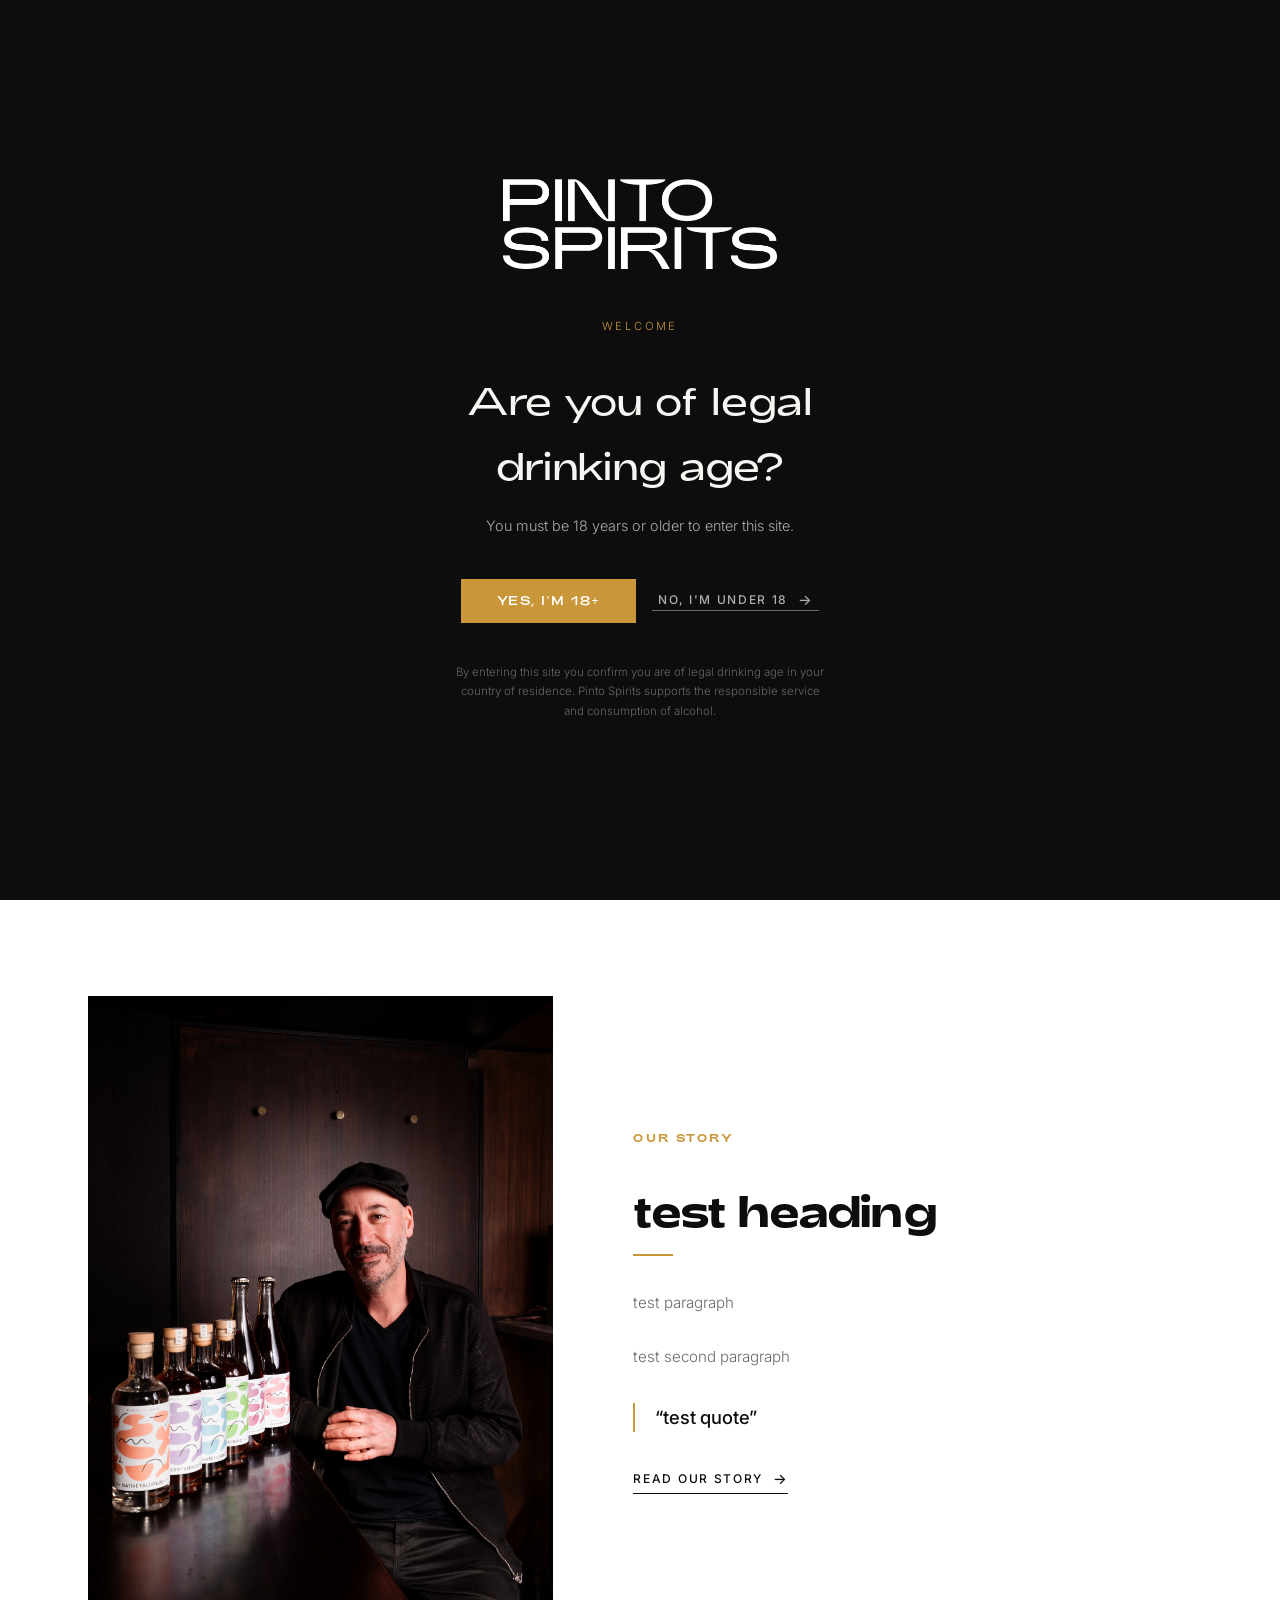
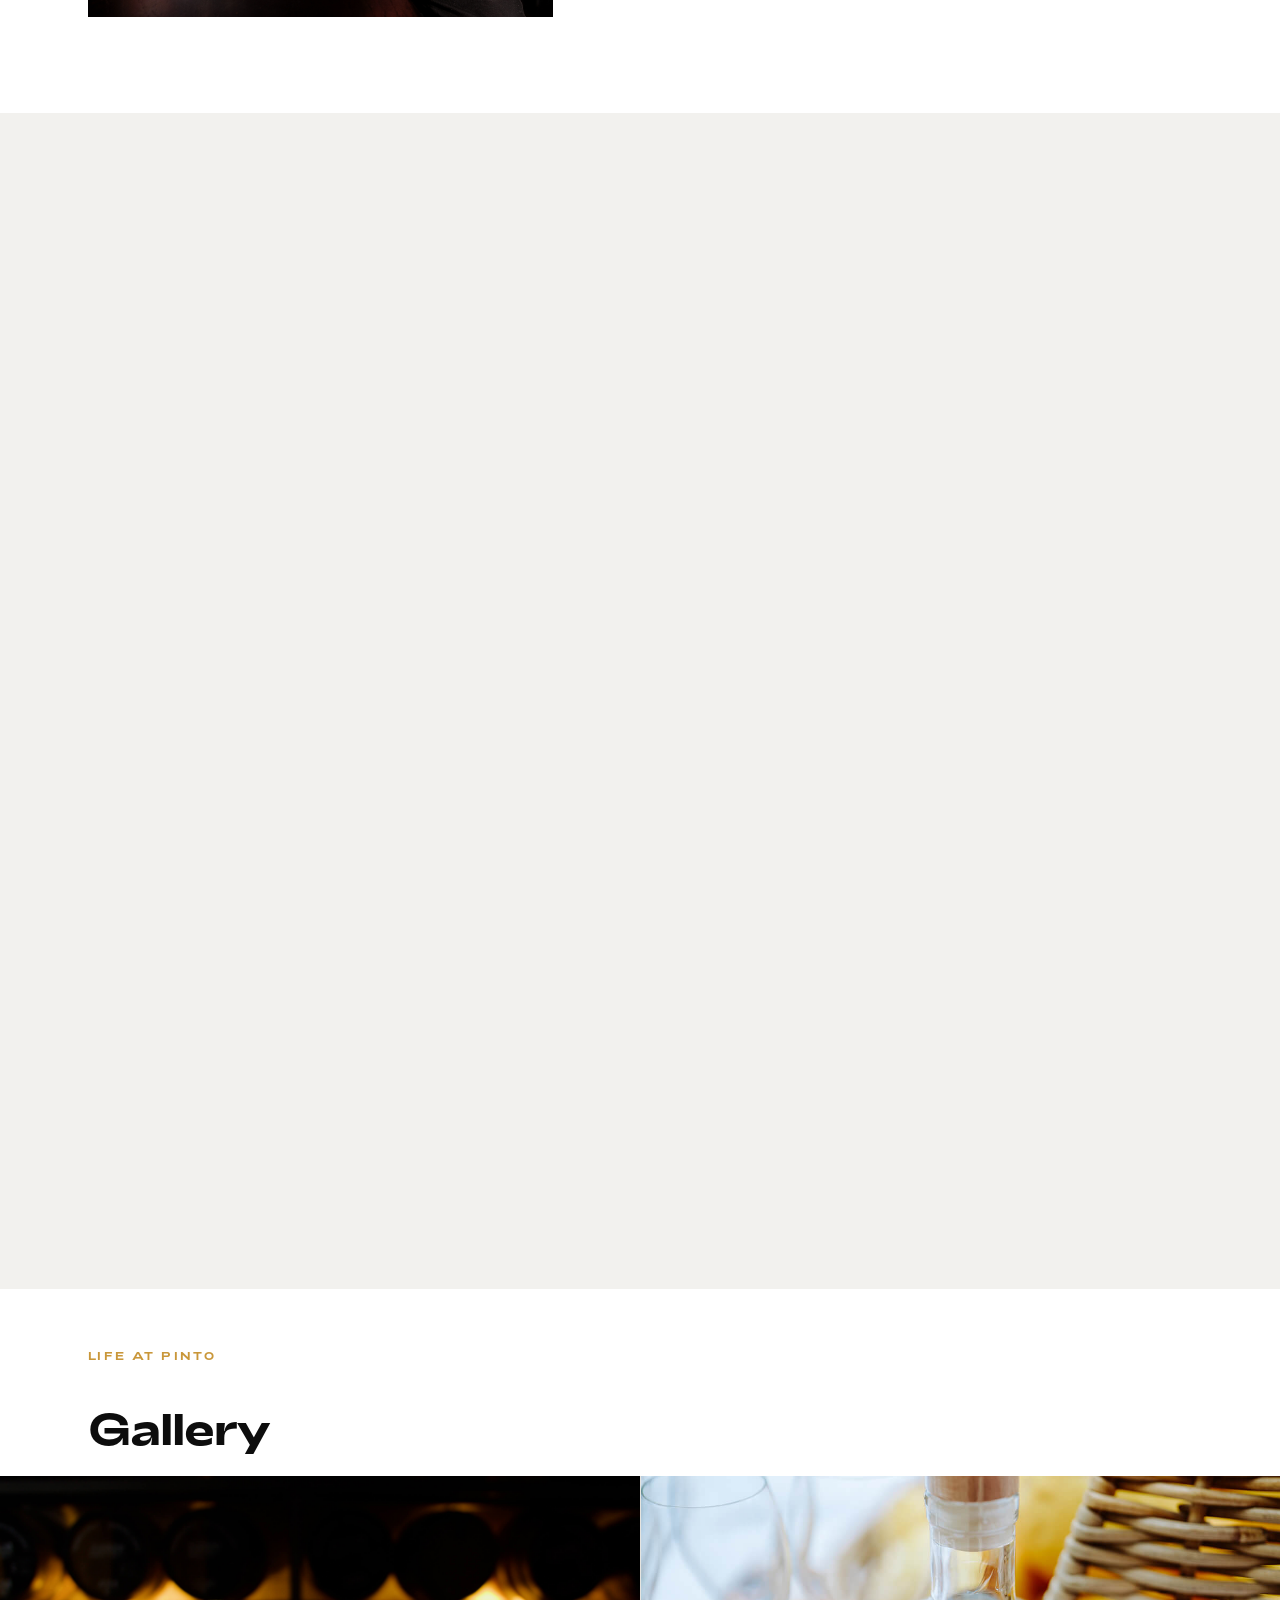
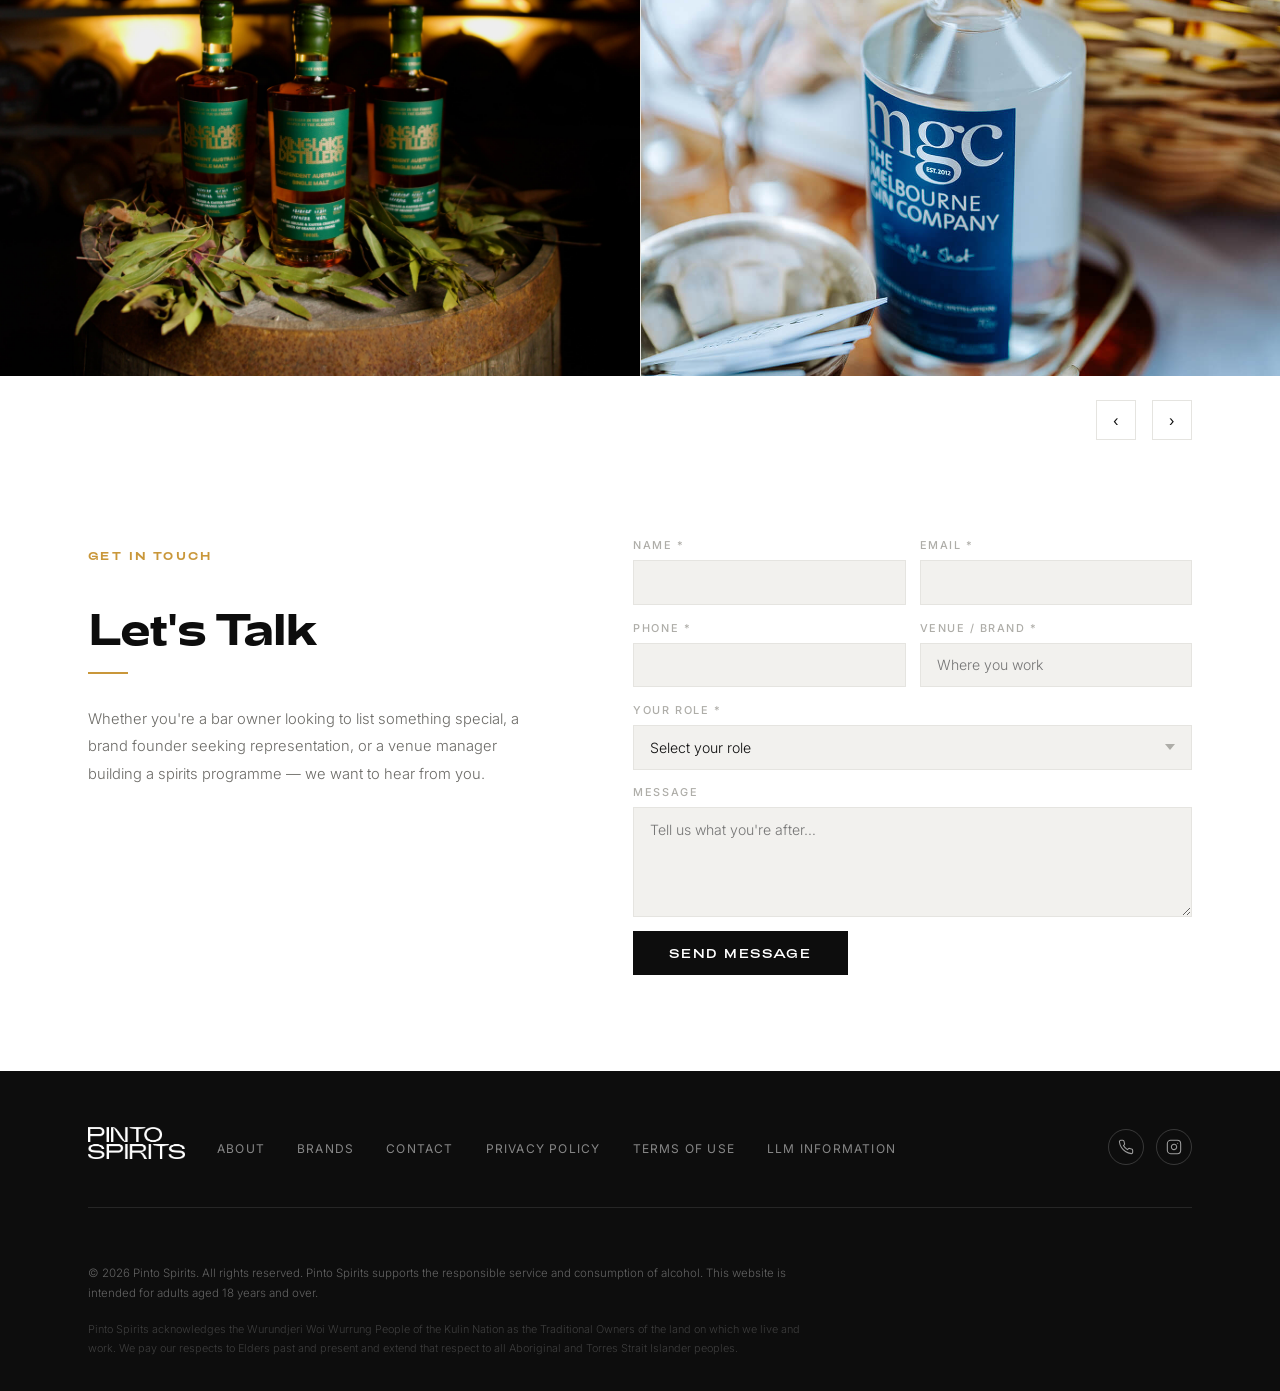
==== pinto-cms/index.html @ f021a4f5 "Update hero H1 to Craft Spirits Representation with max-width constraint" ====
<!DOCTYPE html>
<html lang="en">
<head>
  <meta charset="UTF-8">
  <meta name="viewport" content="width=device-width, initial-scale=1">
  <title>Pinto Spirits — Melbourne's Craft Spirits Collective</title>
  <meta name="description" content="Pinto Spirits is Melbourne's independent craft spirits incubator — building brands that bartenders believe in.">
  <link rel="canonical" href="https://pintospirits.com/">
  <meta property="og:type" content="website">
  <meta property="og:url" content="https://pintospirits.com/">
  <meta property="og:title" content="Pinto Spirits — Melbourne's Craft Spirits Collective">
  <meta property="og:description" content="Pinto Spirits is Melbourne's independent craft spirits incubator — building brands that bartenders believe in.">
  <meta property="og:image" content="https://pintospirits.com/assets/images/hero.jpg">
  <meta property="og:site_name" content="Pinto Spirits">
  <meta name="twitter:card" content="summary_large_image">
  <meta name="twitter:title" content="Pinto Spirits — Melbourne's Craft Spirits Collective">
  <meta name="twitter:description" content="Pinto Spirits is Melbourne's independent craft spirits incubator — building brands that bartenders believe in.">
  <meta name="twitter:image" content="https://pintospirits.com/assets/images/hero.jpg">
  <script type="application/ld+json">
  {
    "@context": "https://schema.org",
    "@type": "Organization",
    "name": "Pinto Spirits",
    "url": "https://pintospirits.com",
    "logo": "https://pintospirits.com/assets/images/logo.png",
    "description": "Independent Australian spirits representation and brand development company based in Melbourne, Victoria.",
    "areaServed": "AU",
    "founder": {
      "@type": "Person",
      "name": "Paul Slater",
      "jobTitle": "Founder"
    },
    "address": {
      "@type": "PostalAddress",
      "addressLocality": "Melbourne",
      "addressRegion": "VIC",
      "addressCountry": "AU"
    },
    "sameAs": ["https://www.instagram.com/craft_spirits_paul/"],
    "knowsAbout": ["On-trade strategy", "Venue placement", "Bartender education", "Brand development", "Premium Australian spirits", "Craft distilling"]
  }
  </script>
  <link rel="preconnect" href="https://fonts.googleapis.com">
  <link rel="preconnect" href="https://fonts.gstatic.com" crossorigin>
  <link href="https://fonts.googleapis.com/css2?family=Inter:wght@300;400;500&display=swap" rel="stylesheet">
  <link rel="stylesheet" href="assets/css/pinto.css">
  <link rel="icon" type="image/png" href="assets/images/favicon.png">
  <script src="https://identity.netlify.com/v1/netlify-identity-widget.js"></script>
</head>
<body>

<!-- AGE GATE -->
<div class="ps-age-gate" id="psAgeGate">
  <div class="ps-age-gate__inner">
    <img src="assets/images/logo-white.png" alt="Pinto Spirits" class="ps-age-gate__logo-img">
    <p class="ps-age-gate__eyebrow">Welcome</p>
    <h2 class="ps-age-gate__heading">Are you of legal drinking age?</h2>
    <p class="ps-age-gate__sub">You must be 18 years or older to enter this site.</p>
    <div class="ps-age-gate__buttons">
      <button class="ps-btn-primary" id="psAgeYes">Yes, I'm 18+</button>
      <button class="ps-btn-ghost" id="psAgeNo">No, I'm under 18</button>
    </div>
    <p class="ps-age-gate__legal">By entering this site you confirm you are of legal drinking age in your country of residence. Pinto Spirits supports the responsible service and consumption of alcohol.</p>
  </div>
</div>

<!-- NAV -->
<nav class="ps-nav" id="psNav">
  <a href="#home" class="ps-nav__logo"><img src="assets/images/logo-white.png" alt="Pinto Spirits" class="ps-logo-white"><img src="assets/images/logo.png" alt="Pinto Spirits" class="ps-logo-dark"></a>
  <ul class="ps-nav__links">
    <li><a href="about.html">About</a></li>
    <li><a href="#brands">Brands</a></li>
    <li><a href="#gallery">Gallery</a></li>
    <li><a href="#contact" class="ps-nav__cta">Let's Talk</a></li>
  </ul>
  <button class="ps-nav__hamburger" id="psHamburger" aria-label="Open menu">
    <span></span><span></span><span></span>
  </button>
</nav>
<div class="ps-nav-mobile" id="psMobileNav">
  <button class="ps-nav-mobile__close" id="psNavClose">✕</button>
  <a href="about.html" class="ps-mobile-link">About</a>
  <a href="#brands" class="ps-mobile-link">Brands</a>
  <a href="#gallery" class="ps-mobile-link">Gallery</a>
  <a href="#contact" class="ps-mobile-link">Let's Talk</a>
</div>

<!-- HERO -->
<section class="ps-hero" id="home">
  <div class="ps-hero__bg" id="psHeroBg"></div>
  <div class="ps-hero__overlay"></div>
  <div class="ps-hero__content">
    <p class="ps-hero__eyebrow" id="psHeroEyebrow">Melbourne's Craft Spirits Collective</p>
    <h1 class="ps-hero__h1" id="psHeroH1">Craft<br>Spirits Representation</h1>
    <p class="ps-hero__sub" id="psHeroSub">Building the brands that bartenders believe in — from distillery floor to venue floor.</p>
    <a href="#contact" class="ps-btn-primary" id="psHeroCta">Let's Talk</a>
  </div>
  <div class="ps-hero__scroll-line" aria-hidden="true"></div>
</section>

<!-- ABOUT -->
<section class="ps-about ps-section" id="about">
  <div class="ps-container">
    <div class="ps-about__grid">
      <div class="ps-about__image ps-reveal" id="psAboutImageWrap"></div>
      <div class="ps-about__text ps-reveal">
        <p class="ps-section-label">Our Story</p>
        <h2 class="ps-section-h2" id="psAboutHeading">About Pinto Spirits</h2>
        <div class="ps-gold-line"></div>
        <p class="ps-about__body-copy" id="psAboutBody1">Pinto Spirits was born from twenty years at the sharp end of premium spirits — building Starward into one of Australia's most respected whisky brands, then leading brand development for a string of local, independent Australian producers.</p>
        <p class="ps-about__body-copy" id="psAboutBody2">Today, Pinto Spirits is an independent incubator: a curated collective of extraordinary local producers who deserve the same stage as the world's great spirit brands. We handle on-trade strategy, brand education, sales and venue placement — everything between a great liquid and the right glass.</p>
        <blockquote class="ps-pull-quote" id="psAboutQuote"><p>"20 years backing the brands that deserve a space on the back bar"</p></blockquote>
        <a href="about.html" class="ps-btn-ghost">Read Our Story</a>
      </div>
    </div>
  </div>
</section>

<!-- BRANDS -->
<section class="ps-brands ps-section" id="brands">
  <div class="ps-container">
    <div class="ps-brands__header ps-reveal">
      <div>
        <p class="ps-section-label">Brands</p>
        <h2 class="ps-section-h2">The Portfolio</h2>
        <div class="ps-gold-line"></div>
        <p class="ps-brands__intro" id="psBrandsIntro">A curated collection of brands, each selected for its character, craftsmanship, and the story behind every bottle.</p>
      </div>
    </div>
  </div>
  <div class="ps-carousel ps-reveal">
    <div class="ps-carousel__track" id="psBrandsGrid">

      <div class="ps-brand-card"
           data-name="Kinglake Distillery"
           data-tag="Single Malt Whisky"
           data-story="Independently owned and operated since 2018, our 50-acre off-grid site, hidden away on the fringes of Kinglake National Park, gives us a home where we can make whisky differently."
           data-gallery='[]'>
        <div class="ps-brand-card__placeholder"></div>
        <div class="ps-brand-card__overlay"></div>
        <div class="ps-brand-card__content">
          <span class="ps-brand-tag">Single Malt Whisky</span>
          <h3>Kinglake Distillery</h3>
          <p class="ps-brand-tagline">A story told in every dram</p>
          <span class="ps-brand-discover">Discover →</span>
        </div>
      </div>

      <div class="ps-brand-card"
           data-name="The Melbourne Gin Company"
           data-tag="Craft Gin"
           data-story="Inspired by a cultural capital, the Melbourne Gin Company (MGC) was established in 2012."
           data-gallery='[]'>
        <div class="ps-brand-card__placeholder"></div>
        <div class="ps-brand-card__overlay"></div>
        <div class="ps-brand-card__content">
          <span class="ps-brand-tag">Craft Gin</span>
          <h3>The Melbourne Gin Company</h3>
          <p class="ps-brand-tagline">Victorian botanicals, world-class craft.</p>
          <span class="ps-brand-discover">Discover →</span>
        </div>
      </div>

      <div class="ps-brand-card"
           data-name="Apple Pie Shine"
           data-tag="Moonshine"
           data-story="A pioneering product in the resurgence of Australian distilling, Melbourne Moonshine Apple Pie Shine was first released in 2016."
           data-gallery='[]'>
        <div class="ps-brand-card__placeholder"></div>
        <div class="ps-brand-card__overlay"></div>
        <div class="ps-brand-card__content">
          <span class="ps-brand-tag">Moonshine</span>
          <h3>Apple Pie Shine</h3>
          <p class="ps-brand-tagline">The spirit of homemade tradition, reimagined in every pour.</p>
          <span class="ps-brand-discover">Discover →</span>
        </div>
      </div>

      <div class="ps-brand-card"
           data-name="Punch & Ladle"
           data-tag="Crafted Cocktails"
           data-story="Punch & Ladle is a Tasmanian company celebrated for its premium, handcrafted aperitifs and spritz cocktails."
           data-gallery='[]'>
        <div class="ps-brand-card__placeholder"></div>
        <div class="ps-brand-card__overlay"></div>
        <div class="ps-brand-card__content">
          <span class="ps-brand-tag">Crafted Cocktails</span>
          <h3>Punch &amp; Ladle</h3>
          <p class="ps-brand-tagline">Bar-quality cocktails, expertly bottled for every occasion.</p>
          <span class="ps-brand-discover">Discover →</span>
        </div>
      </div>

    </div>
    <div class="ps-carousel__controls ps-container">
      <button class="ps-gallery__btn" id="psBrandPrev" aria-label="Previous">‹</button>
      <button class="ps-gallery__btn" id="psBrandNext" aria-label="Next">›</button>
    </div>
  </div>
</section>

<!-- GALLERY -->
<section class="ps-gallery-section" id="gallery">
  <div class="ps-gallery__label ps-container">
    <div>
      <p class="ps-section-label">Life at Pinto</p>
      <h2 class="ps-section-h2" style="margin-bottom:0">Gallery</h2>
    </div>
  </div>
  <div class="ps-gallery">
    <div class="ps-gallery__wrap">
      <div class="ps-gallery__slider" id="psGallerySlider">
        <div class="ps-gallery__slide" style="display:flex;align-items:center;justify-content:center">
          <p style="color:var(--ps-gray-400);font-size:0.8rem;letter-spacing:0.1em;text-transform:uppercase;margin:0">Add your images here</p>
        </div>
        <div class="ps-gallery__slide"></div>
        <div class="ps-gallery__slide"></div>
        <div class="ps-gallery__slide"></div>
      </div>
    </div>
    <div class="ps-gallery__controls ps-container">
      <button class="ps-gallery__btn" id="psGalPrev" aria-label="Previous">‹</button>
      <button class="ps-gallery__btn" id="psGalNext" aria-label="Next">›</button>
    </div>
  </div>
</section>

<!-- JOURNAL TEASER -->
<section class="ps-blog ps-section" id="blog">
  <div class="ps-container">
    <div class="ps-blog__header ps-reveal">
      <div>
        <p class="ps-section-label">From the Cellar</p>
        <h2 class="ps-section-h2">The Journal</h2>
        <div class="ps-gold-line"></div>
      </div>
      <a href="journal.html" class="ps-btn-ghost">Visit the Journal</a>
    </div>
    <div class="ps-featured-post ps-reveal">
      <div class="ps-featured-post__image"></div>
      <div class="ps-featured-post__content">
        <span class="ps-post-category">Spirits</span>
        <h3><a href="journal.html">Stories from the Cellar — Coming Soon</a></h3>
        <p>Insights from twenty years in premium spirits — brand stories, bartender profiles, and the craft behind the bottle.</p>
        <time class="ps-post-meta">Melbourne, 2026</time>
        <div style="margin-top:1.25rem"><a href="journal.html" class="ps-btn-ghost">Visit the Journal</a></div>
      </div>
    </div>
  </div>
</section>

<!-- CONTACT -->
<section class="ps-contact ps-section" id="contact">
  <div class="ps-container">
    <div class="ps-contact__grid">
      <div class="ps-contact__info ps-reveal">
        <p class="ps-section-label">Get in Touch</p>
        <h2 class="ps-section-h2">Let's Talk</h2>
        <div class="ps-gold-line"></div>
        <p class="ps-contact__sub">Whether you're a bar owner looking to list something special, a brand founder seeking representation, or a venue manager building a spirits programme — we want to hear from you.</p>
      </div>
      <div class="ps-reveal">
        <form class="ps-contact-form" id="psContactForm"
              name="contact" method="POST"
              data-netlify="true"
              netlify-honeypot="bot-field"
              novalidate>
          <input type="hidden" name="form-name" value="contact">
          <p style="display:none"><label>Don't fill this out: <input name="bot-field"></label></p>
          <div class="ps-form-row">
            <div class="ps-form-field">
              <label for="ps_fname">Name *</label>
              <input type="text" id="ps_fname" name="name" required>
            </div>
            <div class="ps-form-field">
              <label for="ps_femail">Email *</label>
              <input type="email" id="ps_femail" name="email" required>
            </div>
          </div>
          <div class="ps-form-row">
            <div class="ps-form-field">
              <label for="ps_fphone">Phone *</label>
              <input type="tel" id="ps_fphone" name="phone" required>
            </div>
            <div class="ps-form-field">
              <label for="ps_fvenue">Venue / Brand *</label>
              <input type="text" id="ps_fvenue" name="venue" placeholder="Where you work" required>
            </div>
          </div>
          <div class="ps-form-field">
            <label for="ps_frole">Your Role *</label>
            <select id="ps_frole" name="role" required>
              <option value="">Select your role</option>
              <option>Bar Owner</option>
              <option>Bar Manager</option>
              <option>Venue Manager</option>
              <option>Operations Manager</option>
              <option>Spirit Buyer</option>
              <option>Brand Founder</option>
              <option>Other</option>
            </select>
          </div>
          <div class="ps-form-field">
            <label for="ps_fmessage">Message</label>
            <textarea id="ps_fmessage" name="message" placeholder="Tell us what you're after…"></textarea>
          </div>
          <button type="submit" class="ps-form-submit">Send Message</button>
          <div class="ps-form-success" id="psFormSuccess">Thank you for your message. Our team will be in touch with you shortly.</div>
          <div class="ps-form-error" id="psFormError"></div>
        </form>
      </div>
    </div>
  </div>
</section>

<!-- FOOTER -->
<footer class="ps-footer">
  <div class="ps-container">
    <div class="ps-footer__top">
      <div class="ps-footer__brand">
        <a href="index.html" class="ps-footer__logo"><img src="assets/images/logo-white.png" alt="Pinto Spirits"></a>
      </div>
      <ul class="ps-footer__nav">
        <li><a href="about.html">About</a></li>
        <li><a href="#brands">Brands</a></li>
        <li><a href="#contact">Contact</a></li>
        <li><a href="privacy.html">Privacy Policy</a></li>
        <li><a href="terms.html">Terms of Use</a></li>
        <li><a href="llm.html">LLM Information</a></li>
      </ul>
      <div class="ps-footer__social">
        <a href="tel:+61402849665" id="psFooterPhone" aria-label="Call us"><svg viewBox="0 0 24 24" fill="none" stroke="currentColor" stroke-width="1.6" stroke-linecap="round" stroke-linejoin="round" aria-hidden="true"><path d="M22 16.92v3a2 2 0 0 1-2.18 2 19.79 19.79 0 0 1-8.63-3.07 19.5 19.5 0 0 1-6-6 19.79 19.79 0 0 1-3.07-8.67A2 2 0 0 1 4.11 2h3a2 2 0 0 1 2 1.72c.127.96.361 1.903.7 2.81a2 2 0 0 1-.45 2.11L8.09 9.91a16 16 0 0 0 6 6l1.27-1.27a2 2 0 0 1 2.11-.45c.907.339 1.85.573 2.81.7A2 2 0 0 1 22 16.92z"/></svg></a>
        <a href="https://www.instagram.com/craft_spirits_paul/" id="psFooterIg" target="_blank" rel="noopener" aria-label="Instagram"><svg viewBox="0 0 24 24" fill="none" stroke="currentColor" stroke-width="1.6" stroke-linecap="round" stroke-linejoin="round" aria-hidden="true"><rect x="2" y="2" width="20" height="20" rx="5" ry="5"/><path d="M16 11.37A4 4 0 1 1 12.63 8 4 4 0 0 1 16 11.37z"/><line x1="17.5" y1="6.5" x2="17.51" y2="6.5"/></svg></a>
      </div>
    </div>
    <div class="ps-footer__divider"></div>
    <div class="ps-footer__bottom">
      <p class="ps-footer__copy">© <span id="psYear">2026</span> Pinto Spirits. All rights reserved. Pinto Spirits supports the responsible service and consumption of alcohol. This website is intended for adults aged 18 years and over.</p>
      <p class="ps-footer__acknowledgement">Pinto Spirits acknowledges the Wurundjeri Woi Wurrung People of the Kulin Nation as the Traditional Owners of the land on which we live and work. We pay our respects to Elders past and present and extend that respect to all Aboriginal and Torres Strait Islander peoples.</p>
    </div>
  </div>
</footer>

<!-- Brand modal -->
<div class="ps-modal-backdrop" id="psBrandModal" role="dialog" aria-modal="true" aria-hidden="true">
  <div class="ps-modal">
    <button class="ps-modal__close" id="psBrandModalClose" aria-label="Close">✕</button>
    <div class="ps-modal__hero" id="psBrandModalHero"></div>
    <div class="ps-modal__body" id="psBrandModalBody"></div>
  </div>
</div>

<script src="assets/js/pinto.js"></script>
<script>
/* Content loader — reads content.json and populates all editable sections */
(function () {
  function escAttr(str) {
    return (str || '').replace(/&/g, '&amp;').replace(/"/g, '&quot;').replace(/'/g, '&#39;').replace(/</g, '&lt;').replace(/>/g, '&gt;');
  }

  fetch('/content.json')
    .then(function (r) { return r.json(); })
    .then(function (c) {

      /* ── Hero ── */
      if (c.hero) {
        var heroBg = document.getElementById('psHeroBg');
        if (heroBg && c.hero.bg_image) {
          heroBg.style.backgroundImage = 'url(' + c.hero.bg_image + ')';
          heroBg.style.backgroundSize = 'cover';
          heroBg.style.backgroundPosition = 'center';
        }
        var eyebrow = document.getElementById('psHeroEyebrow');
        if (eyebrow && c.hero.eyebrow) eyebrow.textContent = c.hero.eyebrow;
        var h1 = document.getElementById('psHeroH1');
        if (h1 && c.hero.headline) {
          var parts = c.hero.headline.split(' ');
          h1.innerHTML = parts.length > 1
            ? parts[0] + '<br>' + parts.slice(1).join(' ')
            : c.hero.headline;
        }
        var sub = document.getElementById('psHeroSub');
        if (sub && c.hero.subtitle) sub.textContent = c.hero.subtitle;
        var cta = document.getElementById('psHeroCta');
        if (cta && c.hero.cta_text) cta.textContent = c.hero.cta_text;
      }

      /* ── About ── */
      if (c.about) {
        var imgWrap = document.getElementById('psAboutImageWrap');
        if (imgWrap) {
          imgWrap.innerHTML = c.about.photo
            ? '<img src="' + c.about.photo + '" alt="' + escAttr(c.about.heading || 'Pinto Spirits') + '">'
            : '';
        }
        var heading = document.getElementById('psAboutHeading');
        if (heading && c.about.heading) heading.textContent = c.about.heading;
        var b1 = document.getElementById('psAboutBody1');
        if (b1 && c.about.body_1) b1.textContent = c.about.body_1;
        var b2 = document.getElementById('psAboutBody2');
        if (b2 && c.about.body_2) b2.textContent = c.about.body_2;
        var quote = document.getElementById('psAboutQuote');
        if (quote && c.about.quote) quote.innerHTML = '<p>“' + c.about.quote + '”</p>';
      }

      /* ── Brands ── */
      if (c.brands) {
        var intro = document.getElementById('psBrandsIntro');
        if (intro && c.brands.intro) intro.textContent = c.brands.intro;
        var grid = document.getElementById('psBrandsGrid');
        if (grid && c.brands.items && c.brands.items.length) {
          grid.innerHTML = c.brands.items.map(function (brand) {
            var galleryUrls = (brand.gallery || []).map(function (g) {
              return typeof g === 'string' ? g : (g.src || '');
            }).filter(Boolean);
            var imgHtml = brand.image
              ? '<img src="' + brand.image + '" alt="' + escAttr(brand.name) + '">'
              : '<div class="ps-brand-card__placeholder"></div>';
            return '<div class="ps-brand-card"' +
              ' data-name="' + escAttr(brand.name) + '"' +
              ' data-tag="' + escAttr(brand.tag) + '"' +
              ' data-story="' + escAttr(brand.story) + '"' +
              ' data-gallery=\'' + JSON.stringify(galleryUrls) + '\'>' +
              imgHtml +
              '<div class="ps-brand-card__overlay"></div>' +
              '<div class="ps-brand-card__content">' +
                '<span class="ps-brand-tag">' + escAttr(brand.tag) + '</span>' +
                '<h3>' + escAttr(brand.name) + '</h3>' +
                '<p class="ps-brand-tagline">' + escAttr(brand.tagline) + '</p>' +
                '<span class="ps-brand-discover">Discover →</span>' +
              '</div>' +
            '</div>';
          }).join('');
          if (window.initBrandCards) window.initBrandCards();
        }
      }

      /* ── Gallery ── */
      if (c.gallery && c.gallery.images && c.gallery.images.length) {
        var slider = document.getElementById('psGallerySlider');
        if (slider) {
          slider.innerHTML = c.gallery.images.map(function (img) {
            var src = typeof img === 'string' ? img : (img.src || '');
            return '<div class="ps-gallery__slide"><img src="' + src + '" alt="Pinto Spirits" loading="lazy"></div>';
          }).join('');
          if (window.initGallerySlider) window.initGallerySlider();
        }
      }

      /* ── Contact (footer icons) ── */
      if (c.contact) {
        var phoneEl = document.getElementById('psFooterPhone');
        if (phoneEl && c.contact.phone) {
          phoneEl.href = 'tel:' + c.contact.phone.replace(/\s+/g, '');
        }
        var igEl = document.getElementById('psFooterIg');
        if (igEl && c.contact.ig_url) {
          igEl.href = c.contact.ig_url;
        }
      }

      /* ── Settings ── */
      if (c.site && c.site.show_journal === false) {
        var blog = document.getElementById('blog');
        if (blog) blog.style.display = 'none';
        var navJournal = document.getElementById('psNavJournal');
        if (navJournal) navJournal.style.display = 'none';
        var mobileJournal = document.getElementById('psMobileJournal');
        if (mobileJournal) mobileJournal.style.display = 'none';
      }
    })
    .catch(function () { /* keep hardcoded defaults if fetch fails */ });
})();
</script>
</body>
</html>
---- pinto-cms/assets/css/pinto.css ----
/* ── Pinto Spirits — Main Stylesheet ── */

/* ── GT F Adieu — self-hosted brand font ── */
@font-face {
  font-family: 'GT F Adieu';
  src: url('../fonts/GTFAdieuTRIAL-Light.otf') format('opentype');
  font-weight: 300; font-style: normal; font-display: swap;
}
@font-face {
  font-family: 'GT F Adieu';
  src: url('../fonts/GTFAdieuTRIAL-Regular.otf') format('opentype');
  font-weight: 400; font-style: normal; font-display: swap;
}
@font-face {
  font-family: 'GT F Adieu';
  src: url('../fonts/GTFAdieuTRIAL-Bold.otf') format('opentype');
  font-weight: 700; font-style: normal; font-display: swap;
}
@font-face {
  font-family: 'GT F Adieu';
  src: url('../fonts/GTFAdieuTRIAL-Black.otf') format('opentype');
  font-weight: 900; font-style: normal; font-display: swap;
}
@font-face {
  font-family: 'GT F Adieu';
  src: url('../fonts/GTFAdieuTRIAL-RegularSlanted.otf') format('opentype');
  font-weight: 400; font-style: italic; font-display: swap;
}
@font-face {
  font-family: 'GT F Adieu';
  src: url('../fonts/GTFAdieuTRIAL-BoldSlanted.otf') format('opentype');
  font-weight: 700; font-style: italic; font-display: swap;
}

:root {
  --ps-gold:       #C9973A;
  --ps-gold-light: #E8B85A;
  --ps-black:      #0D0D0D;
  --ps-white:      #FFFFFF;
  --ps-off-white:  #F7F6F3;
  --ps-gray-100:   #F2F1EE;
  --ps-gray-200:   #E5E4E0;
  --ps-gray-400:   #AEADA8;
  --ps-gray-600:   #6B6A66;
  --ps-transition: 0.3s cubic-bezier(0.25, 0.46, 0.45, 0.94);
  --ps-font-heading: 'GT F Adieu', 'Raleway', sans-serif;
  --ps-font-body:    'Inter', 'Helvetica Neue', Helvetica, Arial, sans-serif;
}

/* Reset & base */
*, *::before, *::after { box-sizing: border-box; }
html { scroll-behavior: smooth; }

body {
  background: var(--ps-white);
  color: var(--ps-black);
  font-family: var(--ps-font-body);
  font-weight: 300;
  line-height: 1.7;
  overflow-x: hidden;
  margin: 0;
}

h1, h2, h3, h4, h5, h6 { font-family: var(--ps-font-heading); }
img { display: block; max-width: 100%; height: auto; }
a { color: inherit; text-decoration: none; }
button { cursor: pointer; border: none; background: none; font-family: inherit; }

/* ── Global layout ── */
.ps-container {
  max-width: 1200px;
  margin-inline: auto;
  padding-inline: 3rem;
}
.ps-section { padding-block: 6rem; }

.ps-section-label {
  font-size: 0.68rem;
  letter-spacing: 0.22em;
  text-transform: uppercase;
  color: var(--ps-gold);
  font-weight: 600;
  font-family: var(--ps-font-heading);
  margin-bottom: 0.75rem;
  display: block;
}
.ps-section-h2 {
  font-size: clamp(1.8rem, 3.5vw, 2.8rem);
  font-weight: 600;
  line-height: 1.1;
  letter-spacing: -0.02em;
  color: var(--ps-black);
  margin-bottom: 1.25rem;
}
.ps-gold-line {
  width: 40px;
  height: 2px;
  background: var(--ps-gold);
  margin-bottom: 2rem;
}

/* ── Buttons ── */
.ps-btn-primary {
  display: inline-block;
  font-size: 0.75rem;
  letter-spacing: 0.14em;
  text-transform: uppercase;
  padding: 0.9rem 2.25rem;
  background: var(--ps-gold);
  color: var(--ps-white) !important;
  font-weight: 500;
  transition: all var(--ps-transition);
  font-family: var(--ps-font-heading);
  border: none;
}
.ps-btn-primary:hover { background: var(--ps-gold-light); transform: translateY(-1px); }

.ps-btn-ghost {
  display: inline-flex;
  align-items: center;
  gap: 0.6rem;
  font-size: 0.75rem;
  letter-spacing: 0.14em;
  text-transform: uppercase;
  color: var(--ps-black);
  font-weight: 500;
  border-bottom: 1px solid var(--ps-black);
  padding-bottom: 2px;
  transition: all var(--ps-transition);
}
.ps-btn-ghost::after { content: '→'; font-size: 0.9rem; }
.ps-btn-ghost:hover { color: var(--ps-gold); border-color: var(--ps-gold); gap: 1rem; }

/* ── NAV ── */
.ps-nav {
  position: fixed;
  top: 0; left: 0; right: 0;
  z-index: 100;
  display: flex;
  align-items: center;
  justify-content: space-between;
  padding: 1.5rem 3rem;
  transition: background var(--ps-transition), padding var(--ps-transition), border-color var(--ps-transition);
}
.ps-nav.is-scrolled {
  background: rgba(255,255,255,0.97);
  padding: 1rem 3rem;
  border-bottom: 1px solid var(--ps-gray-200);
}
.ps-nav__logo {
  display: flex;
  align-items: center;
}
.ps-nav__logo img {
  height: 42px;
  width: auto;
  display: block;
  transition: height var(--ps-transition);
}
.ps-nav__logo .ps-logo-dark { display: none; }
.ps-nav.is-scrolled .ps-nav__logo img { height: 34px; }
.ps-nav.is-scrolled .ps-nav__logo .ps-logo-white { display: none; }
.ps-nav.is-scrolled .ps-nav__logo .ps-logo-dark { display: block; }

.ps-nav__links {
  display: flex;
  align-items: center;
  gap: 2.5rem;
  list-style: none;
  margin: 0; padding: 0;
}
.ps-nav__links a {
  font-size: 0.75rem;
  letter-spacing: 0.13em;
  text-transform: uppercase;
  font-weight: 400;
  color: rgba(255,255,255,0.75);
  transition: color var(--ps-transition);
}
.ps-nav.is-scrolled .ps-nav__links a { color: var(--ps-gray-600); }
.ps-nav__links a:hover,
.ps-nav.is-scrolled .ps-nav__links a:hover { color: var(--ps-black); }

.ps-nav__cta {
  font-size: 0.75rem;
  letter-spacing: 0.12em;
  text-transform: uppercase;
  padding: 0.55rem 1.4rem;
  border: 1px solid rgba(255,255,255,0.5);
  color: var(--ps-white);
  font-weight: 400;
  transition: all var(--ps-transition);
}
.ps-nav__cta:hover { background: var(--ps-white); border-color: var(--ps-white); color: var(--ps-black); }
.ps-nav.is-scrolled .ps-nav__cta { border-color: var(--ps-black); color: var(--ps-black); }
.ps-nav.is-scrolled .ps-nav__cta:hover { background: var(--ps-gold); border-color: var(--ps-gold); color: var(--ps-white); }

.ps-nav__hamburger {
  display: none;
  flex-direction: column;
  gap: 5px;
  cursor: pointer;
  padding: 4px;
}
.ps-nav__hamburger span {
  display: block;
  width: 22px;
  height: 1px;
  background: var(--ps-white);
  transition: var(--ps-transition);
}
.ps-nav.is-scrolled .ps-nav__hamburger span { background: var(--ps-black); }

/* ── Mobile nav ── */
.ps-nav-mobile {
  display: none;
  position: fixed;
  inset: 0;
  background: var(--ps-white);
  z-index: 150;
  flex-direction: column;
  align-items: center;
  justify-content: center;
  text-align: center;
  gap: 2rem;
}
.ps-nav-mobile.is-open { display: flex; }
.ps-nav-mobile a {
  font-size: 1.6rem;
  font-weight: 600;
  color: var(--ps-black);
  letter-spacing: -0.01em;
  transition: color var(--ps-transition);
  text-align: center;
  width: auto;
}
.ps-nav-mobile a:hover { color: var(--ps-gold); }
.ps-nav-mobile__close {
  position: absolute;
  top: 1.5rem; right: 1.5rem;
  font-size: 1.1rem;
  color: var(--ps-gray-400);
  cursor: pointer;
  width: 36px; height: 36px;
  display: flex;
  align-items: center;
  justify-content: center;
}

/* ── HERO ── */
.ps-hero {
  position: relative;
  height: 100vh;
  min-height: 640px;
  display: flex;
  align-items: flex-end;
  overflow: hidden;
}
.ps-hero__bg {
  position: absolute;
  inset: 0;
  background-color: #1a1a1a;
  background-size: cover;
  background-position: center;
}
.ps-hero__bg img {
  position: absolute;
  inset: 0;
  width: 100%; height: 100%;
  object-fit: cover; margin: 0;
}
.ps-hero__overlay {
  position: absolute;
  inset: 0;
  background: linear-gradient(to top, rgba(0,0,0,0.72) 0%, rgba(0,0,0,0.15) 60%, rgba(0,0,0,0) 100%);
}
.ps-hero__content {
  position: relative;
  z-index: 2;
  width: 100%;
  padding: 0 3rem 4.5rem;
  animation: psfadeUp 1s ease both;
}
.ps-hero__eyebrow {
  font-size: 0.7rem;
  letter-spacing: 0.22em;
  text-transform: uppercase;
  color: var(--ps-gold);
  margin-bottom: 1rem;
  font-weight: 400;
}
.ps-hero__h1 {
  font-size: clamp(2rem, 4vw, 3.5rem);
  font-weight: 600;
  line-height: 1.1;
  letter-spacing: -0.02em;
  color: var(--ps-white);
  margin-bottom: 1.25rem;
  max-width: 480px;
}
.ps-hero__sub {
  font-size: 1rem;
  font-weight: 300;
  color: rgba(255,255,255,0.7);
  max-width: 420px;
  line-height: 1.8;
  margin-bottom: 2.5rem;
}
.ps-hero__scroll-line {
  position: absolute;
  bottom: 0; left: 3rem;
  width: 1px; height: 64px;
  background: var(--ps-gold);
  opacity: 0.5;
  animation: psGrowLine 1.5s ease 0.8s both;
}

@keyframes psGrowLine {
  from { transform: scaleY(0); transform-origin: top; }
  to   { transform: scaleY(1); transform-origin: top; }
}
@keyframes psfadeUp {
  from { opacity: 0; transform: translateY(24px); }
  to   { opacity: 1; transform: translateY(0); }
}

/* ── ABOUT ── */
.ps-about { background: var(--ps-white); }
.ps-about__grid {
  display: grid;
  grid-template-columns: 5fr 6fr;
  gap: 5rem;
  align-items: center;
}
.ps-about__image {
  position: relative;
  aspect-ratio: 3/4;
  overflow: hidden;
  background: var(--ps-gray-100);
}
.ps-about__image::before {
  content: '';
  position: absolute;
  top: 1.5rem; left: 1.5rem;
  right: -1.5rem; bottom: -1.5rem;
  border: 1px solid var(--ps-gold);
  z-index: -1;
  opacity: 0.4;
}
.ps-about__image img {
  width: 100%; height: 100%;
  object-fit: cover;
}
.ps-about__body-copy {
  color: var(--ps-gray-600);
  font-size: 0.95rem;
  line-height: 1.95;
  margin-bottom: 1.5rem;
}
.ps-pull-quote {
  font-size: 1.15rem;
  font-weight: 500;
  color: var(--ps-black);
  line-height: 1.55;
  padding-left: 1.25rem;
  border-left: 2px solid var(--ps-gold);
  margin: 2rem 0;
  letter-spacing: -0.01em;
}

/* ── BRANDS ── */
.ps-brands { background: var(--ps-gray-100); }
.ps-brands__header {
  display: flex;
  justify-content: space-between;
  align-items: flex-end;
  margin-bottom: 3rem;
}
.ps-brands__intro { color: var(--ps-gray-600); font-size: 0.9rem; max-width: 400px; }
.ps-brands-grid {
  display: grid;
  grid-template-columns: repeat(2, 1fr);
  gap: 1px;
  background: var(--ps-gray-200);
}
.ps-brand-card {
  position: relative;
  aspect-ratio: 4/5;
  overflow: hidden;
  cursor: pointer;
  background: var(--ps-gray-200);
}
.ps-brand-card img {
  position: absolute;
  inset: 0;
  width: 100%; height: 100%;
  object-fit: cover;
  transition: transform 0.9s cubic-bezier(0.25,0.46,0.45,0.94);
  filter: grayscale(20%);
}
.ps-brand-card__placeholder {
  position: absolute;
  inset: 0;
  background: var(--ps-gray-200);
}
.ps-brand-card:hover img { transform: scale(1.05); filter: grayscale(0%); }
.ps-brand-card__overlay {
  position: absolute;
  inset: 0;
  background: linear-gradient(to bottom, rgba(0,0,0,0.5) 0%, rgba(0,0,0,0.2) 30%, rgba(0,0,0,0) 60%);
  transition: opacity var(--ps-transition);
}
.ps-brand-card:hover .ps-brand-card__overlay { opacity: 0.9; }
.ps-brand-card__content {
  position: absolute;
  top: 0; left: 0; right: 0;
  padding: 1.75rem;
}
.ps-brand-tag {
  display: inline-block;
  font-size: 0.62rem;
  letter-spacing: 0.2em;
  text-transform: uppercase;
  color: var(--ps-gold);
  background: rgba(201,151,58,0.12);
  padding: 0.2rem 0.6rem;
  margin-bottom: 0.5rem;
  font-weight: 500;
  text-shadow: none;
}
.ps-brand-card h3 {
  font-size: 1.35rem;
  font-weight: 600;
  color: var(--ps-white);
  letter-spacing: -0.01em;
  line-height: 1.05;
  margin-bottom: 0.2rem;
  margin-top: 0;
  text-shadow: 0 1px 8px rgba(0,0,0,0.55), 0 1px 3px rgba(0,0,0,0.7);
}
.ps-brand-tagline { font-size: 0.82rem; line-height: 1.3; color: rgba(255,255,255,0.92); margin-bottom: 0.75rem; text-shadow: 0 1px 6px rgba(0,0,0,0.55), 0 1px 3px rgba(0,0,0,0.7); }
.ps-brand-discover {
  font-size: 0.7rem;
  letter-spacing: 0.14em;
  text-transform: uppercase;
  color: var(--ps-gold);
  opacity: 0;
  transform: translateY(6px);
  transition: all var(--ps-transition);
  font-weight: 500;
  display: block;
  text-shadow: 0 1px 6px rgba(0,0,0,0.6);
}
.ps-brand-card:hover .ps-brand-discover { opacity: 1; transform: translateY(0); }

/* Brand Modal */
.ps-modal-backdrop {
  display: none;
  position: fixed;
  inset: 0;
  background: rgba(0,0,0,0.7);
  z-index: 200;
  align-items: center;
  justify-content: center;
  padding: 2rem;
}
.ps-modal-backdrop.is-active { display: flex; }
.ps-modal {
  background: var(--ps-white);
  max-width: 780px;
  width: 100%;
  max-height: 88vh;
  overflow-y: auto;
  position: relative;
}
.ps-modal__close {
  position: absolute;
  top: 1rem; right: 1rem;
  width: 32px; height: 32px;
  display: flex; align-items: center; justify-content: center;
  border: 1px solid var(--ps-gray-200);
  color: var(--ps-gray-600);
  font-size: 0.9rem;
  transition: all var(--ps-transition);
  z-index: 10;
  background: var(--ps-white);
}
.ps-modal__close:hover { border-color: var(--ps-gold); color: var(--ps-gold); }
.ps-modal__hero {
  position: relative;
  height: 400px;
  overflow: hidden;
  background: var(--ps-gray-100);
}
.ps-modal__hero img { width: 100%; height: 100%; object-fit: cover; }

/* Modal gallery */
.ps-mgal { position: relative; width: 100%; height: 100%; }
.ps-mgal__track { position: relative; width: 100%; height: 100%; }
.ps-mgal__slide { position: absolute; inset: 0; opacity: 0; transition: opacity 0.4s ease; }
.ps-mgal__slide.is-active { opacity: 1; }
.ps-mgal__slide img { width: 100%; height: 100%; object-fit: cover; }
.ps-mgal__btn {
  position: absolute; top: 50%; transform: translateY(-50%);
  background: rgba(13,13,13,0.55); color: var(--ps-white);
  width: 36px; height: 36px;
  display: flex; align-items: center; justify-content: center;
  font-size: 1.2rem; z-index: 2;
  transition: background var(--ps-transition);
}
.ps-mgal__btn:hover { background: var(--ps-gold); }
.ps-mgal__prev { left: 0.75rem; }
.ps-mgal__next { right: 0.75rem; }
.ps-mgal__dots {
  position: absolute; bottom: 0.6rem; left: 50%;
  transform: translateX(-50%);
  display: flex; gap: 0.4rem; z-index: 2;
}
.ps-mgal__dot {
  width: 6px; height: 6px; border-radius: 50%;
  background: rgba(255,255,255,0.4);
  border: none; padding: 0; cursor: pointer;
  transition: background var(--ps-transition);
}
.ps-mgal__dot.is-active { background: var(--ps-gold); transform: scale(1.3); }

.ps-modal__body { padding: 2rem 2.5rem; }
.ps-modal__body h2 { font-size: 1.75rem; font-weight: 600; letter-spacing: -0.02em; margin-bottom: 1rem; }
.ps-modal__body > p { color: var(--ps-gray-600); font-size: 0.92rem; line-height: 1.85; margin-bottom: 1.5rem; }
.ps-modal__products-label {
  font-size: 0.68rem; letter-spacing: 0.2em; text-transform: uppercase;
  color: var(--ps-gold); font-weight: 500; margin-bottom: 1rem;
}
.ps-products-grid { display: grid; grid-template-columns: repeat(3,1fr); gap: 1px; background: var(--ps-gray-200); }
.ps-product-card { background: var(--ps-white); padding: 1.25rem; border-top: 2px solid var(--ps-gold); }
.ps-product-card h4 { font-size: 0.9rem; font-weight: 600; color: var(--ps-black); margin-bottom: 0.4rem; }
.ps-product-card p { font-size: 0.78rem; color: var(--ps-gray-600); line-height: 1.6; margin: 0; }

/* ── GALLERY ── */
.ps-gallery-section { padding-block: 0; background: var(--ps-white); }
.ps-gallery__label {
  padding: 3rem 3rem 1.5rem;
  display: flex;
  justify-content: space-between;
  align-items: center;
}
.ps-gallery { width: 100%; }
.ps-gallery__wrap { overflow: hidden; }
.ps-gallery__slider {
  display: flex;
  gap: 1px;
  background: var(--ps-gray-200);
  overflow-x: auto;
  scroll-snap-type: x mandatory;
  scroll-behavior: smooth;
  -webkit-overflow-scrolling: touch;
  scrollbar-width: none;
}
.ps-gallery__slider::-webkit-scrollbar { display: none; }
.ps-gallery__slide {
  flex: 0 0 50%;
  height: 500px;
  overflow: hidden;
  background: var(--ps-gray-100);
  scroll-snap-align: start;
}
.ps-gallery__slide img { width: 100%; height: 100%; object-fit: cover; transition: transform 0.8s ease; }
.ps-gallery__slide:hover img { transform: scale(1.04); }
.ps-gallery__controls {
  display: flex;
  justify-content: flex-end;
  align-items: center;
  gap: 1rem;
  padding: 1.5rem 3rem 0;
}
.ps-gallery__btn {
  width: 40px; height: 40px;
  border: 1px solid var(--ps-gray-200);
  color: var(--ps-black);
  display: flex; align-items: center; justify-content: center;
  font-size: 0.9rem;
  transition: all var(--ps-transition);
}
.ps-gallery__btn:hover { border-color: var(--ps-gold); color: var(--ps-gold); }
.ps-gallery__dots { display: flex; gap: 0.4rem; margin-left: 0.5rem; }
.ps-gallery__dot {
  width: 18px; height: 1px;
  background: var(--ps-gray-200);
  transition: background var(--ps-transition);
  cursor: pointer; border: none; padding: 0;
}
.ps-gallery__dot.is-active { background: var(--ps-gold); }

/* ── BLOG / JOURNAL ── */
.ps-blog { background: var(--ps-gray-100); }
.ps-blog__header { display: flex; justify-content: space-between; align-items: flex-end; margin-bottom: 3rem; }
.ps-featured-post {
  display: grid;
  grid-template-columns: 3fr 2fr;
  background: var(--ps-white);
  margin-bottom: 2rem;
  overflow: hidden;
}
.ps-featured-post__image { aspect-ratio: 16/10; overflow: hidden; background: var(--ps-gray-200); }
.ps-featured-post__image img { width: 100%; height: 100%; object-fit: cover; transition: transform 0.8s ease; }
.ps-featured-post:hover .ps-featured-post__image img { transform: scale(1.03); }
.ps-featured-post__content {
  padding: 2.5rem;
  display: flex; flex-direction: column; justify-content: center;
  border-top: 3px solid var(--ps-gold);
}
.ps-post-category {
  font-size: 0.65rem; letter-spacing: 0.2em; text-transform: uppercase;
  color: var(--ps-gold); font-weight: 500; margin-bottom: 0.75rem;
}
.ps-featured-post__content h3 {
  font-size: 1.3rem; font-weight: 600; line-height: 1.3;
  letter-spacing: -0.01em; color: var(--ps-black); margin-bottom: 0.85rem;
}
.ps-featured-post__content p { font-size: 0.87rem; color: var(--ps-gray-600); line-height: 1.8; margin-bottom: 1.5rem; }
.ps-post-meta { font-size: 0.73rem; color: var(--ps-gray-400); letter-spacing: 0.04em; }
.ps-posts-row { display: grid; grid-template-columns: repeat(3,1fr); gap: 1px; background: var(--ps-gray-200); }
.ps-post-card { background: var(--ps-white); cursor: pointer; transition: background var(--ps-transition); display: block; color: inherit; }
.ps-post-card:hover { background: var(--ps-off-white); }
.ps-post-card__image { aspect-ratio: 3/2; overflow: hidden; background: var(--ps-gray-200); }
.ps-post-card__image img { width: 100%; height: 100%; object-fit: cover; transition: transform 0.8s ease; }
.ps-post-card:hover .ps-post-card__image img { transform: scale(1.04); }
.ps-post-card__content { padding: 1.25rem 1.25rem 1.5rem; border-top: 2px solid var(--ps-gold); }
.ps-post-card__content h4 { font-size: 0.92rem; font-weight: 600; line-height: 1.4; color: var(--ps-black); margin-bottom: 0.5rem; }

/* ── CONTACT ── */
.ps-contact { background: var(--ps-white); }
.ps-contact__grid { display: grid; grid-template-columns: 1fr 1.2fr; gap: 5rem; align-items: start; }
.ps-contact__sub { font-size: 0.92rem; color: var(--ps-gray-600); line-height: 1.85; margin-bottom: 2.5rem; }
.ps-contact__detail { display: flex; align-items: center; gap: 1rem; margin-bottom: 0.85rem; font-size: 0.88rem; color: var(--ps-gray-600); }
.ps-contact__icon {
  width: 30px; height: 30px;
  border: 1px solid var(--ps-gray-200);
  display: flex; align-items: center; justify-content: center;
  color: var(--ps-black); flex-shrink: 0;
}
.ps-contact__icon svg { width: 15px; height: 15px; }
.ps-social-links { display: flex; gap: 0.5rem; margin-top: 2rem; }
.ps-social-link {
  width: 32px; height: 32px;
  border: 1px solid var(--ps-gray-200);
  display: flex; align-items: center; justify-content: center;
  color: var(--ps-black);
  transition: all var(--ps-transition);
}
.ps-social-link svg { width: 16px; height: 16px; }
.ps-social-link:hover { border-color: var(--ps-gold); color: var(--ps-gold); }

/* Contact Form */
.ps-contact-form { display: flex; flex-direction: column; gap: 0.85rem; }
.ps-form-row { display: grid; grid-template-columns: 1fr 1fr; gap: 0.85rem; }
.ps-form-field { display: flex; flex-direction: column; gap: 0.35rem; }
.ps-form-field label { font-size: 0.68rem; letter-spacing: 0.14em; text-transform: uppercase; color: var(--ps-gray-400); font-weight: 500; }
.ps-form-field input,
.ps-form-field select,
.ps-form-field textarea {
  background: var(--ps-gray-100);
  border: 1px solid var(--ps-gray-200);
  color: var(--ps-black);
  font-family: var(--ps-font-body);
  font-size: 0.88rem;
  font-weight: 300;
  padding: 0.8rem 1rem;
  outline: none;
  transition: border-color var(--ps-transition);
  -webkit-appearance: none;
  appearance: none;
  border-radius: 0;
  width: 100%;
}
.ps-form-field select {
  background-image: url("data:image/svg+xml,%3Csvg xmlns='http://www.w3.org/2000/svg' width='10' height='6'%3E%3Cpath d='M0 0l5 6 5-6z' fill='%23AEADA8'/%3E%3C/svg%3E");
  background-repeat: no-repeat;
  background-position: right 1rem center;
  background-color: var(--ps-gray-100);
  padding-right: 2.5rem;
}
.ps-form-field input:focus,
.ps-form-field select:focus,
.ps-form-field textarea:focus { border-color: var(--ps-gold); background: var(--ps-white); }
.ps-form-field textarea { resize: vertical; min-height: 110px; }
.ps-form-submit {
  font-size: 0.75rem; letter-spacing: 0.14em; text-transform: uppercase;
  padding: 0.95rem 2.25rem; background: var(--ps-black); color: var(--ps-white);
  font-weight: 500; font-family: var(--ps-font-heading);
  transition: all var(--ps-transition); cursor: pointer; border: none; align-self: flex-start;
}
.ps-form-submit:hover { background: var(--ps-gold); transform: translateY(-1px); }
.ps-form-success {
  display: none; padding: 1rem;
  border-left: 2px solid var(--ps-gold);
  background: #fdf8f0; font-size: 0.85rem; color: var(--ps-black);
}
.ps-form-success.is-visible { display: block; }
.ps-form-error {
  display: none; padding: 0.75rem 1rem;
  border-left: 2px solid #c0392b;
  background: #fdf3f2; font-size: 0.85rem; color: #c0392b;
}
.ps-form-error.is-visible { display: block; }

/* ── FOOTER ── */
.ps-footer { background: var(--ps-black); padding: 3.5rem 0 2rem; }
.ps-footer__top {
  display: grid;
  grid-template-columns: auto 1fr auto;
  align-items: center;
  gap: 2rem;
  padding-bottom: 2.5rem;
}
.ps-footer__brand { flex-shrink: 0; }
.ps-footer__logo { display: inline-flex; align-items: center; }
.ps-footer__logo img { height: 32px; width: auto; display: block; }
.ps-footer__nav {
  display: flex; gap: 2rem; list-style: none; margin: 0; padding: 0; flex-wrap: wrap;
  align-items: center;
}
.ps-footer__nav a {
  font-size: 0.75rem; letter-spacing: 0.1em; text-transform: uppercase;
  color: rgba(255,255,255,0.5); transition: color var(--ps-transition); font-weight: 400;
}
.ps-footer__nav a:hover { color: var(--ps-gold); }
.ps-footer__social { display: flex; gap: 0.75rem; flex-shrink: 0; }
.ps-footer__social a {
  width: 36px; height: 36px;
  border: 1px solid rgba(255,255,255,0.18);
  border-radius: 50%;
  display: flex; align-items: center; justify-content: center;
  color: rgba(255,255,255,0.6);
  transition: all var(--ps-transition);
}
.ps-footer__social a:hover { border-color: var(--ps-gold); color: var(--ps-gold); }
.ps-footer__social svg { width: 16px; height: 16px; }
.ps-footer__divider {
  border: none;
  border-top: 1px solid rgba(255,255,255,0.1);
  margin: 0;
}
.ps-footer__bottom { padding-top: 2rem; }
.ps-footer__copy {
  font-size: 0.72rem; color: rgba(255,255,255,0.35);
  line-height: 1.7; margin-bottom: 1rem; max-width: 720px;
}
.ps-footer__acknowledgement {
  font-size: 0.68rem; color: rgba(255,255,255,0.2);
  line-height: 1.8; margin: 0; max-width: 720px;
}

/* ── Scroll reveal ── */
.ps-reveal { opacity: 0; transform: translateY(24px); transition: opacity 0.7s ease, transform 0.7s ease; }
.ps-reveal.is-visible { opacity: 1; transform: translateY(0); }

/* ── ABOUT PAGE ── */
.ps-about-hero {
  position: relative;
  height: 60vh; min-height: 420px;
  display: flex; align-items: flex-end;
  overflow: hidden;
  background: linear-gradient(135deg, #1a1208 0%, #2d1f0a 40%, #0d0d0d 100%);
}
.ps-about-hero__overlay {
  position: absolute; inset: 0;
  background: linear-gradient(to top, rgba(0,0,0,0.7) 0%, rgba(0,0,0,0.2) 60%, transparent 100%);
}
.ps-about-hero__content { position: relative; z-index: 2; padding: 0 3rem 4rem; }
.ps-about-hero__h1 {
  font-size: clamp(2.5rem, 5vw, 5rem);
  font-weight: 600; line-height: 1;
  letter-spacing: -0.03em; color: var(--ps-white); margin-bottom: 1rem;
}
.ps-about-hero__sub { font-size: 1rem; color: rgba(255,255,255,0.65); font-weight: 300; max-width: 380px; }

.ps-value-card { background: var(--ps-white); padding: 2rem; border-top: 2px solid var(--ps-gold); }
.ps-value-card__num { font-size: 0.65rem; letter-spacing: 0.22em; color: var(--ps-gold); font-weight: 600; margin-bottom: 1rem; }
.ps-value-card__title { font-size: 1rem; font-weight: 600; margin-bottom: 0.75rem; letter-spacing: -0.01em; }
.ps-value-card__body { font-size: 0.88rem; color: var(--ps-gray-600); line-height: 1.85; margin: 0; }
.ps-values-grid { display: grid; grid-template-columns: repeat(3,1fr); gap: 1px; background: var(--ps-gray-200); margin-top: 2rem; }

/* ── JOURNAL PAGE ── */
.ps-journal-hero {
  background: var(--ps-black);
  padding: 10rem 3rem 5rem;
}
.ps-journal-hero__eyebrow { font-size: 0.68rem; letter-spacing: 0.22em; text-transform: uppercase; color: var(--ps-gold); font-weight: 500; display: block; margin-bottom: 1rem; }
.ps-journal-hero__h1 { font-size: clamp(2.5rem, 5vw, 5rem); font-weight: 600; line-height: 1; letter-spacing: -0.03em; color: var(--ps-white); margin-bottom: 1rem; }
.ps-journal-hero__sub { font-size: 1rem; color: rgba(255,255,255,0.55); font-weight: 300; max-width: 420px; }
.ps-journal-posts { padding: 5rem 0; }
.ps-journal-grid { display: grid; grid-template-columns: repeat(3,1fr); gap: 1px; background: var(--ps-gray-200); }

/* ── RESPONSIVE ── */
@media (max-width: 1024px) {
  .ps-about__grid { grid-template-columns: 1fr; gap: 3rem; }
  .ps-about__image { aspect-ratio: 16/9; max-height: 400px; }
  .ps-brands-grid { grid-template-columns: 1fr 1fr; }
  .ps-featured-post { grid-template-columns: 1fr; }
  .ps-contact__grid { grid-template-columns: 1fr; gap: 3rem; }
  .ps-values-grid { grid-template-columns: 1fr; }
}

@media (max-width: 768px) {
  .ps-container { padding-inline: 1.5rem; }
  .ps-section { padding-block: 4rem; }
  .ps-nav { padding: 1.25rem 1.5rem; }
  .ps-nav.is-scrolled { padding: 0.875rem 1.5rem; }
  .ps-nav__links { display: none; }
  .ps-nav__hamburger { display: flex; }
  .ps-hero__content { padding: 0 1.5rem 3.5rem; }
  .ps-hero__scroll-line { left: 1.5rem; }
  .ps-brands-grid { grid-template-columns: 1fr; }
  .ps-posts-row { grid-template-columns: 1fr; }
  .ps-gallery__slide { flex: 0 0 85%; height: 340px; }
  .ps-gallery__label { padding: 2rem 1.5rem 1rem; }
  .ps-gallery__controls { padding: 1rem 1.5rem 0; }
  .ps-carousel__controls { padding: 1rem 1.5rem 0; }
  .ps-modal__hero { height: 260px; }
  .ps-modal__body { padding: 1.5rem 1.5rem; }
  .ps-modal__body > p { font-size: 0.82rem; line-height: 1.7; margin-bottom: 1.1rem; }
  .ps-brands__header { flex-direction: column; align-items: flex-start; gap: 1.5rem; }
  .ps-blog__header { flex-direction: column; align-items: flex-start; gap: 1.5rem; }
  .ps-form-row { grid-template-columns: 1fr; }
  .ps-products-grid { grid-template-columns: 1fr; }
  .ps-footer__top { grid-template-columns: 1fr; gap: 1.5rem; }
  .ps-footer__nav { flex-wrap: wrap; justify-content: flex-start; gap: 0.75rem 1.5rem; }
  .ps-journal-hero { padding: 8rem 1.5rem 3.5rem; }
  .ps-journal-grid { grid-template-columns: 1fr; }
  .ps-about-hero__content { padding: 0 1.5rem 3rem; }
}

@media (max-width: 480px) {
  .ps-hero__h1 { font-size: 2rem; }
  .ps-section-h2 { font-size: 1.8rem; }
}

/* ── BRANDS CAROUSEL ── */
.ps-carousel { position: relative; }
.ps-carousel__track {
  display: flex;
  gap: 1.5rem;
  overflow-x: auto;
  scroll-snap-type: x mandatory;
  scroll-behavior: smooth;
  -webkit-overflow-scrolling: touch;
  scrollbar-width: none;
  padding: 0.5rem 3rem 1.5rem;
}
.ps-carousel__track::-webkit-scrollbar { display: none; }
.ps-carousel .ps-brand-card {
  /* Desktop: two full cards + a peek of the third */
  flex: 0 0 41%;
  scroll-snap-align: start;
  aspect-ratio: 4/5;
}
.ps-carousel__controls {
  display: flex;
  justify-content: flex-end;
  align-items: center;
  gap: 1rem;
  padding: 1.5rem 3rem 0;
}

/* ── AGE GATE ── */
.ps-age-gate {
  position: fixed;
  inset: 0;
  background: var(--ps-black);
  z-index: 99999;
  display: flex;
  align-items: center;
  justify-content: center;
  padding: 2rem;
}
.ps-age-gate.is-hidden { display: none; }
.ps-age-gate__inner { max-width: 480px; text-align: center; }
.ps-age-gate__logo {
  font-family: var(--ps-font-heading);
  font-size: 1.4rem;
  color: var(--ps-off-white);
  letter-spacing: 0.05em;
  display: block;
  margin-bottom: 3rem;
}
.ps-age-gate__logo span { color: var(--ps-gold); }
.ps-age-gate__logo-img {
  max-width: min(320px, 80vw);
  max-height: 90px;
  width: auto;
  margin: 0 auto 3rem;
  display: block;
}
.ps-age-gate__eyebrow {
  font-size: 0.7rem;
  letter-spacing: 0.25em;
  text-transform: uppercase;
  color: var(--ps-gold);
  margin-bottom: 1rem;
}
.ps-age-gate__heading {
  font-family: var(--ps-font-heading);
  font-weight: 300;
  font-size: clamp(1.8rem, 4vw, 2.4rem);
  color: var(--ps-off-white);
  margin-bottom: 1rem;
}
.ps-age-gate__sub { color: var(--ps-gray-400); font-size: 0.9rem; margin-bottom: 2.5rem; }
.ps-age-gate__buttons {
  display: flex;
  gap: 1rem;
  justify-content: center;
  align-items: center;
  flex-wrap: wrap;
  margin-bottom: 2.5rem;
}
.ps-age-gate__buttons .ps-btn-ghost { color: var(--ps-gray-400); border-color: var(--ps-gray-600); }
.ps-age-gate__buttons .ps-btn-ghost:hover { color: var(--ps-gold); border-color: var(--ps-gold); }
.ps-age-gate__legal {
  font-size: 0.72rem;
  color: #666;
  line-height: 1.7;
  max-width: 380px;
  margin: 0 auto;
}

/* ── LEGAL / INFO PAGES ── */
.ps-legal-hero {
  background: var(--ps-black);
  padding: 10rem 0 4rem;
}
.ps-legal-hero__h1 {
  font-size: clamp(2.2rem, 5vw, 3.5rem);
  font-weight: 600;
  line-height: 1.05;
  letter-spacing: -0.03em;
  color: var(--ps-white);
  margin: 0.75rem 0 0;
}
.ps-legal { padding: 4rem 0 6rem; }
.ps-legal__wrap { max-width: 760px; }
.ps-legal h2 {
  font-family: var(--ps-font-heading);
  font-weight: 600;
  font-size: 1.2rem;
  color: var(--ps-black);
  margin: 2.5rem 0 0.75rem;
  letter-spacing: -0.01em;
}
.ps-legal h3 {
  font-family: var(--ps-font-heading);
  font-weight: 600;
  font-size: 0.95rem;
  color: var(--ps-black);
  margin: 1.75rem 0 0.5rem;
}
.ps-legal p, .ps-legal li {
  color: var(--ps-gray-600);
  font-size: 0.92rem;
  line-height: 1.9;
}
.ps-legal ul { padding-left: 1.2rem; margin: 0.5rem 0 1rem; }
.ps-legal li { margin-bottom: 0.35rem; }
.ps-legal a { color: var(--ps-gold); }
.ps-legal strong { color: var(--ps-black); font-weight: 600; }
.ps-legal__updated { font-size: 0.8rem; color: var(--ps-gray-400); margin-bottom: 0; }

/* Footer copy — allow the longer responsible-service line to breathe */
.ps-footer__copy { margin-top: 1.5rem; max-width: 720px; line-height: 1.7; }

/* Carousel responsive */
@media (max-width: 900px) {
  .ps-carousel .ps-brand-card { flex: 0 0 78%; }  /* Mobile: one card + a peek of the second */
  .ps-carousel__track { padding-inline: 1.5rem; }
}

/* ── SINGLE POST / ARTICLE PAGE ── */
.ps-post-hero {
  background: var(--ps-black);
  padding: 10rem 0 3.5rem;
}
.ps-post-hero__cat {
  font-size: 0.68rem; letter-spacing: 0.22em; text-transform: uppercase;
  color: var(--ps-gold); font-weight: 500; display: block; margin-bottom: 1rem;
}
.ps-post-hero__h1 {
  font-size: clamp(2rem, 4.5vw, 3.25rem);
  font-weight: 600; line-height: 1.08;
  letter-spacing: -0.03em; color: var(--ps-white);
  max-width: 800px; margin: 0 0 1.25rem;
}
.ps-post-hero__meta { font-size: 0.8rem; color: rgba(255,255,255,0.5); letter-spacing: 0.04em; }
.ps-post-hero__meta span { color: var(--ps-gold); }

.ps-article { padding: 0 0 6rem; }
.ps-article__lead {
  max-width: 860px;
  margin: 0 auto 3rem;
  height: 440px;
  overflow: hidden;
  background: var(--ps-gray-100);
}
.ps-article__lead img { width: 100%; height: 100%; object-fit: cover; }
.ps-article__wrap { max-width: 720px; }
.ps-article__wrap > p {
  color: var(--ps-gray-600);
  font-size: 1rem;
  line-height: 1.95;
  margin: 0 0 1.5rem;
}
.ps-article__wrap > p:first-of-type {
  font-size: 1.15rem;
  color: var(--ps-black);
  line-height: 1.7;
}
.ps-article__wrap h2 {
  font-family: var(--ps-font-heading);
  font-weight: 600;
  font-size: 1.4rem;
  color: var(--ps-black);
  letter-spacing: -0.01em;
  margin: 2.5rem 0 1rem;
}
.ps-article__wrap blockquote {
  border-left: 2px solid var(--ps-gold);
  padding-left: 1.5rem;
  margin: 2.5rem 0;
  font-size: 1.25rem;
  font-weight: 500;
  line-height: 1.5;
  color: var(--ps-black);
  letter-spacing: -0.01em;
}
.ps-article__back { margin-top: 3rem; }

@media (max-width: 768px) {
  .ps-post-hero { padding: 8rem 0 2.5rem; }
  .ps-article__lead { height: 240px; margin-bottom: 2rem; }
  .ps-article__wrap > p:first-of-type { font-size: 1.05rem; }
}
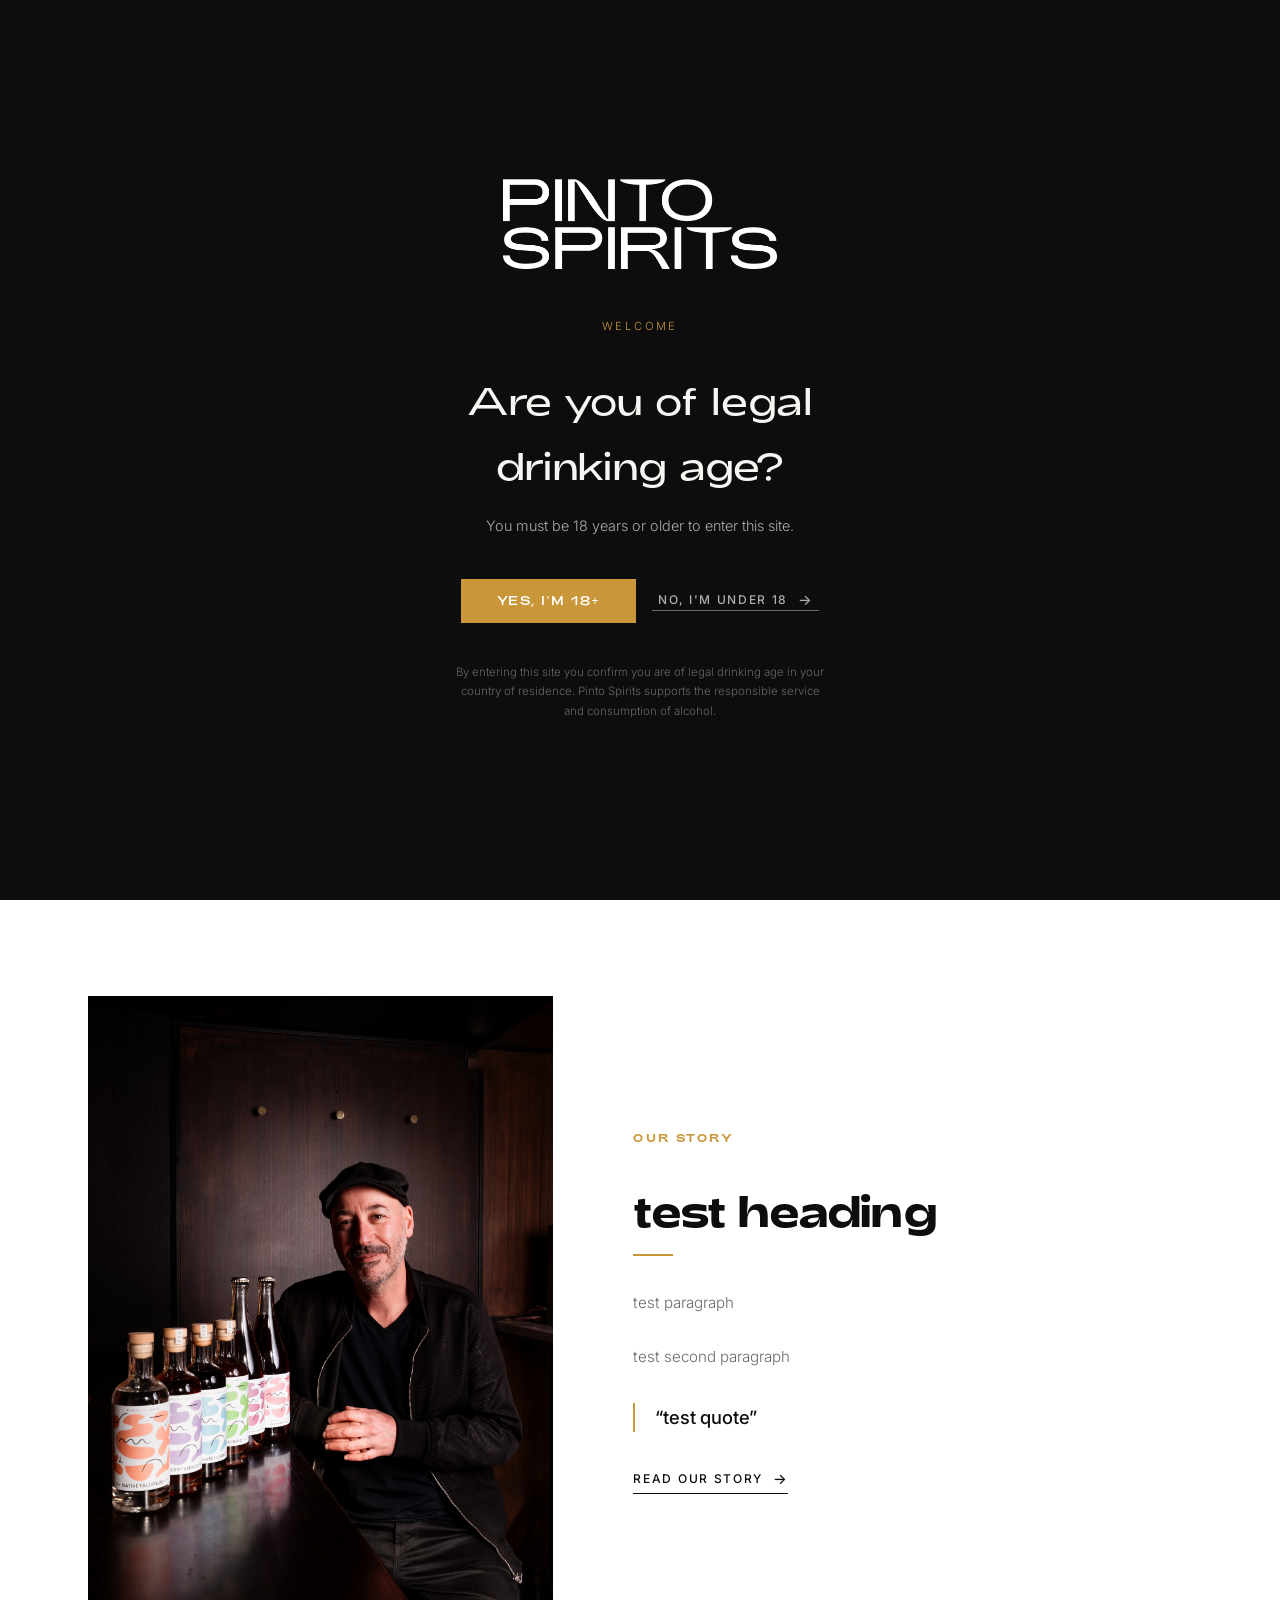
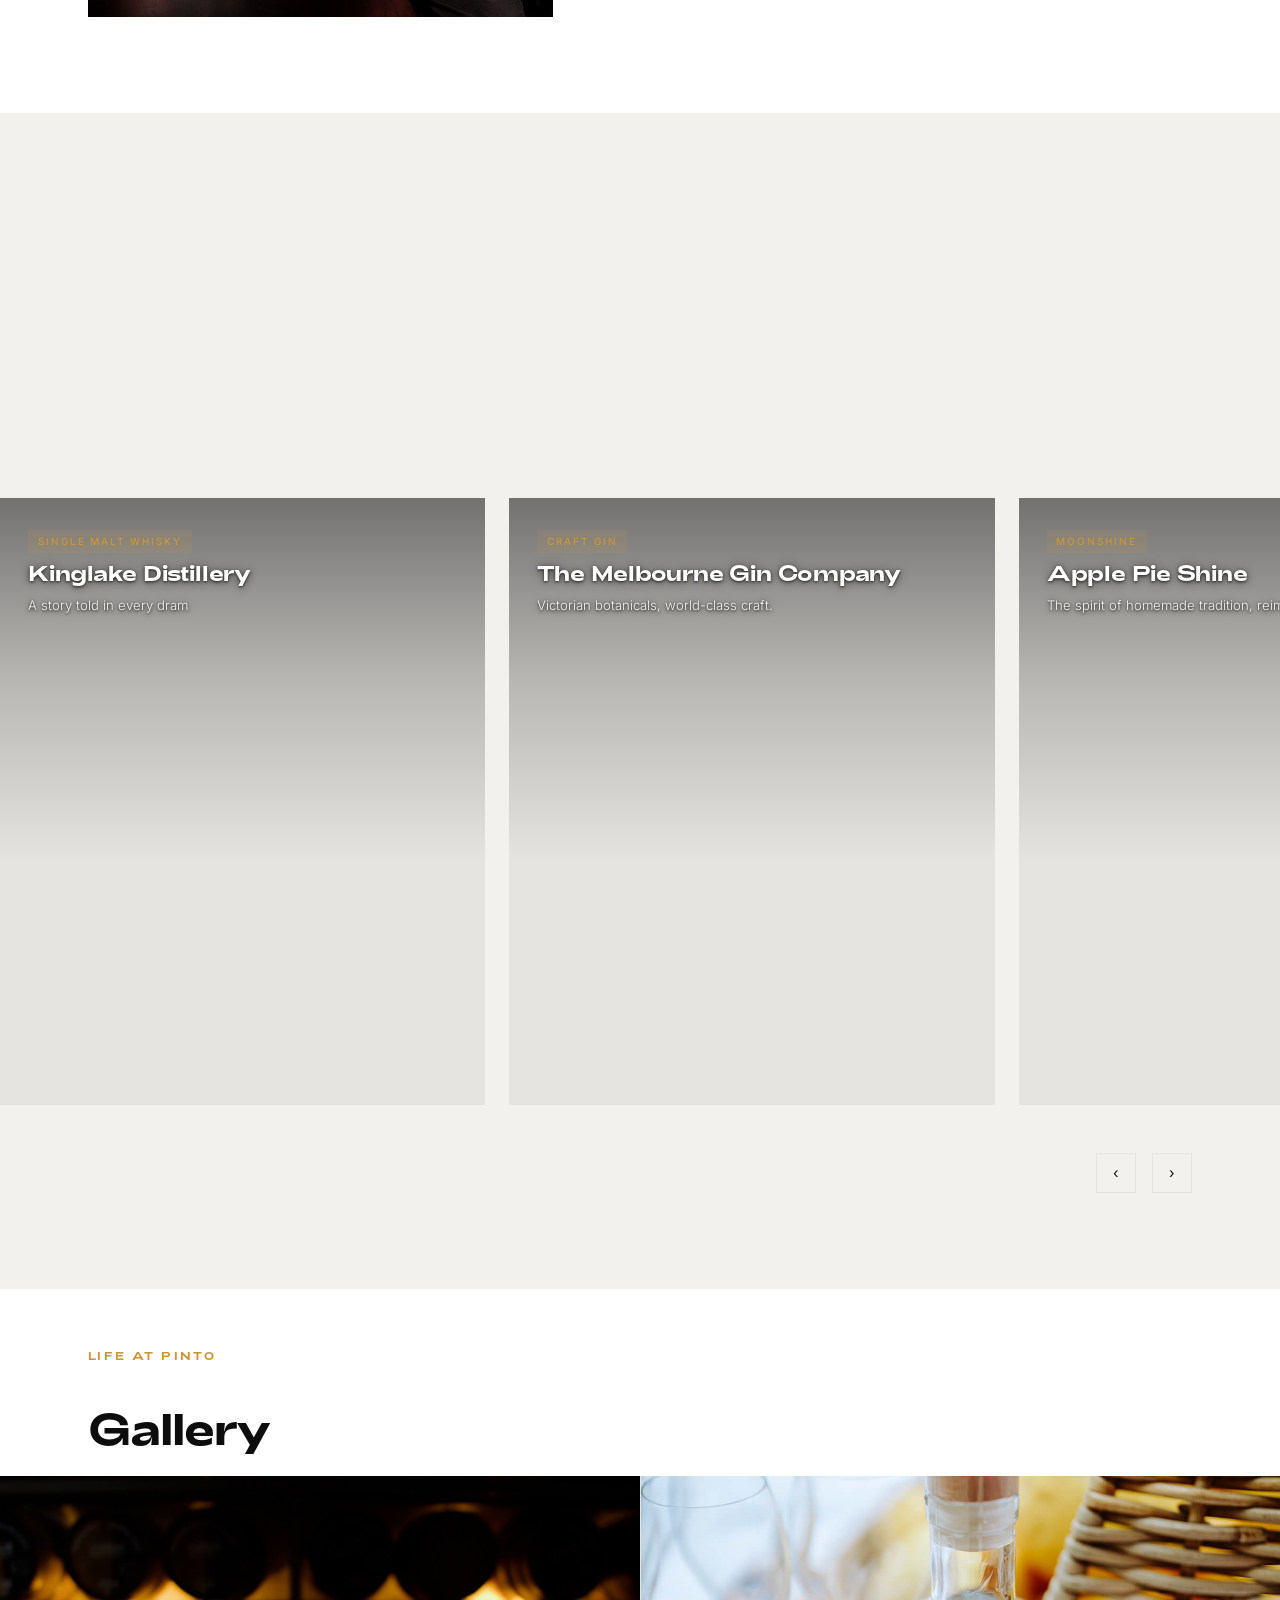
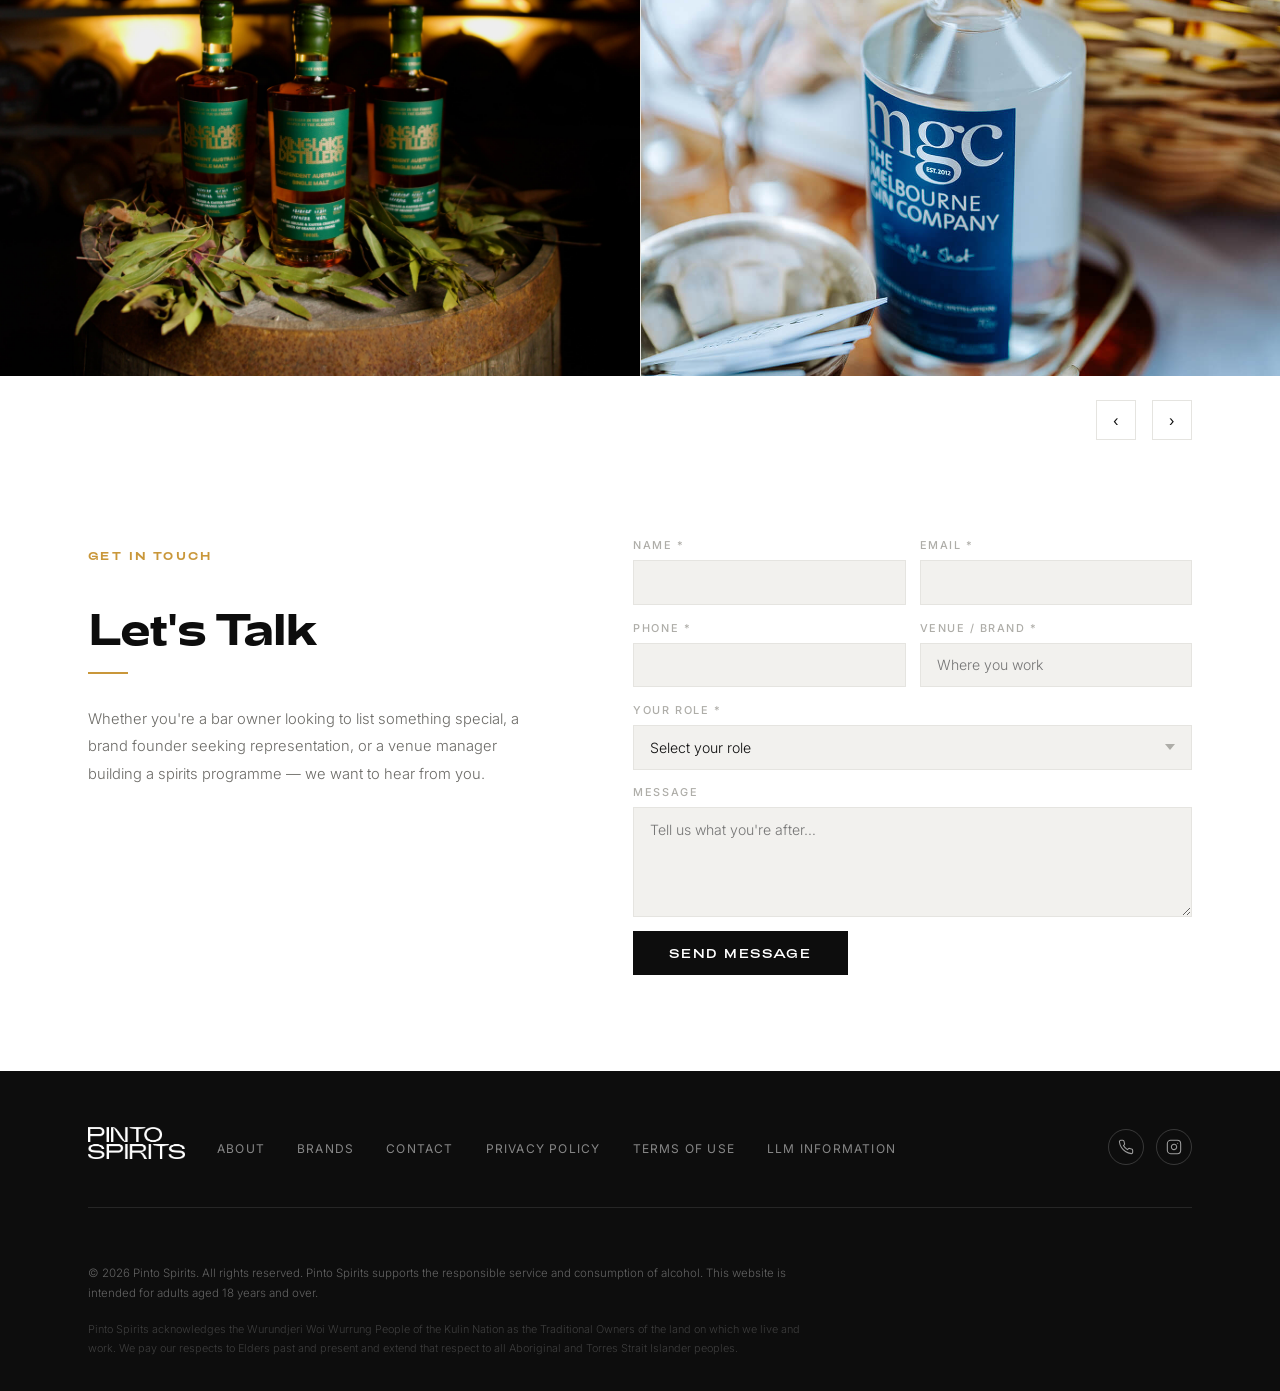
==== commit a721ec18: "Update Instagram URL to @pintospirits across all pages" ====
--- a/pinto-cms/index.html
+++ b/pinto-cms/index.html
@@ -36,7 +36,7 @@
       "addressRegion": "VIC",
       "addressCountry": "AU"
     },
-    "sameAs": ["https://www.instagram.com/craft_spirits_paul/"],
+    "sameAs": ["https://www.instagram.com/pintospirits/"],
     "knowsAbout": ["On-trade strategy", "Venue placement", "Bartender education", "Brand development", "Premium Australian spirits", "Craft distilling"]
   }
   </script>
@@ -91,7 +91,8 @@
   <div class="ps-hero__overlay"></div>
   <div class="ps-hero__content">
     <p class="ps-hero__eyebrow" id="psHeroEyebrow">Melbourne's Craft Spirits Collective</p>
-    <h1 class="ps-hero__h1" id="psHeroH1">Craft<br>Spirits Representation</h1>
+    <h1 class="ps-sr-only">Craft spirits representation for Australian producers — Pinto Spirits, Melbourne</h1>
+    <p class="ps-hero__h1" id="psHeroH1" aria-hidden="true">Pinto<br>Spirits</p>
     <p class="ps-hero__sub" id="psHeroSub">Building the brands that bartenders believe in — from distillery floor to venue floor.</p>
     <a href="#contact" class="ps-btn-primary" id="psHeroCta">Let's Talk</a>
   </div>
@@ -330,7 +331,7 @@
       </ul>
       <div class="ps-footer__social">
         <a href="tel:+61402849665" id="psFooterPhone" aria-label="Call us"><svg viewBox="0 0 24 24" fill="none" stroke="currentColor" stroke-width="1.6" stroke-linecap="round" stroke-linejoin="round" aria-hidden="true"><path d="M22 16.92v3a2 2 0 0 1-2.18 2 19.79 19.79 0 0 1-8.63-3.07 19.5 19.5 0 0 1-6-6 19.79 19.79 0 0 1-3.07-8.67A2 2 0 0 1 4.11 2h3a2 2 0 0 1 2 1.72c.127.96.361 1.903.7 2.81a2 2 0 0 1-.45 2.11L8.09 9.91a16 16 0 0 0 6 6l1.27-1.27a2 2 0 0 1 2.11-.45c.907.339 1.85.573 2.81.7A2 2 0 0 1 22 16.92z"/></svg></a>
-        <a href="https://www.instagram.com/craft_spirits_paul/" id="psFooterIg" target="_blank" rel="noopener" aria-label="Instagram"><svg viewBox="0 0 24 24" fill="none" stroke="currentColor" stroke-width="1.6" stroke-linecap="round" stroke-linejoin="round" aria-hidden="true"><rect x="2" y="2" width="20" height="20" rx="5" ry="5"/><path d="M16 11.37A4 4 0 1 1 12.63 8 4 4 0 0 1 16 11.37z"/><line x1="17.5" y1="6.5" x2="17.51" y2="6.5"/></svg></a>
+        <a href="https://www.instagram.com/pintospirits/" id="psFooterIg" target="_blank" rel="noopener" aria-label="Instagram"><svg viewBox="0 0 24 24" fill="none" stroke="currentColor" stroke-width="1.6" stroke-linecap="round" stroke-linejoin="round" aria-hidden="true"><rect x="2" y="2" width="20" height="20" rx="5" ry="5"/><path d="M16 11.37A4 4 0 1 1 12.63 8 4 4 0 0 1 16 11.37z"/><line x1="17.5" y1="6.5" x2="17.51" y2="6.5"/></svg></a>
       </div>
     </div>
     <div class="ps-footer__divider"></div>
--- a/pinto-cms/assets/css/pinto.css
+++ b/pinto-cms/assets/css/pinto.css
@@ -290,13 +290,22 @@
   font-weight: 400;
 }
 .ps-hero__h1 {
-  font-size: clamp(2rem, 4vw, 3.5rem);
+  font-family: var(--ps-font-heading);
+  font-size: clamp(3rem, 7vw, 6.5rem);
   font-weight: 600;
-  line-height: 1.1;
-  letter-spacing: -0.02em;
+  line-height: 1;
+  letter-spacing: -0.03em;
   color: var(--ps-white);
   margin-bottom: 1.25rem;
   max-width: 480px;
+}
+.ps-sr-only {
+  position: absolute;
+  width: 1px; height: 1px;
+  padding: 0; margin: -1px;
+  overflow: hidden;
+  clip: rect(0,0,0,0);
+  border: 0;
 }
 .ps-hero__sub {
   font-size: 1rem;
@@ -832,7 +841,7 @@
 }
 
 @media (max-width: 480px) {
-  .ps-hero__h1 { font-size: 2rem; }
+  .ps-hero__h1 { font-size: 3.5rem; }
   .ps-section-h2 { font-size: 1.8rem; }
 }
 
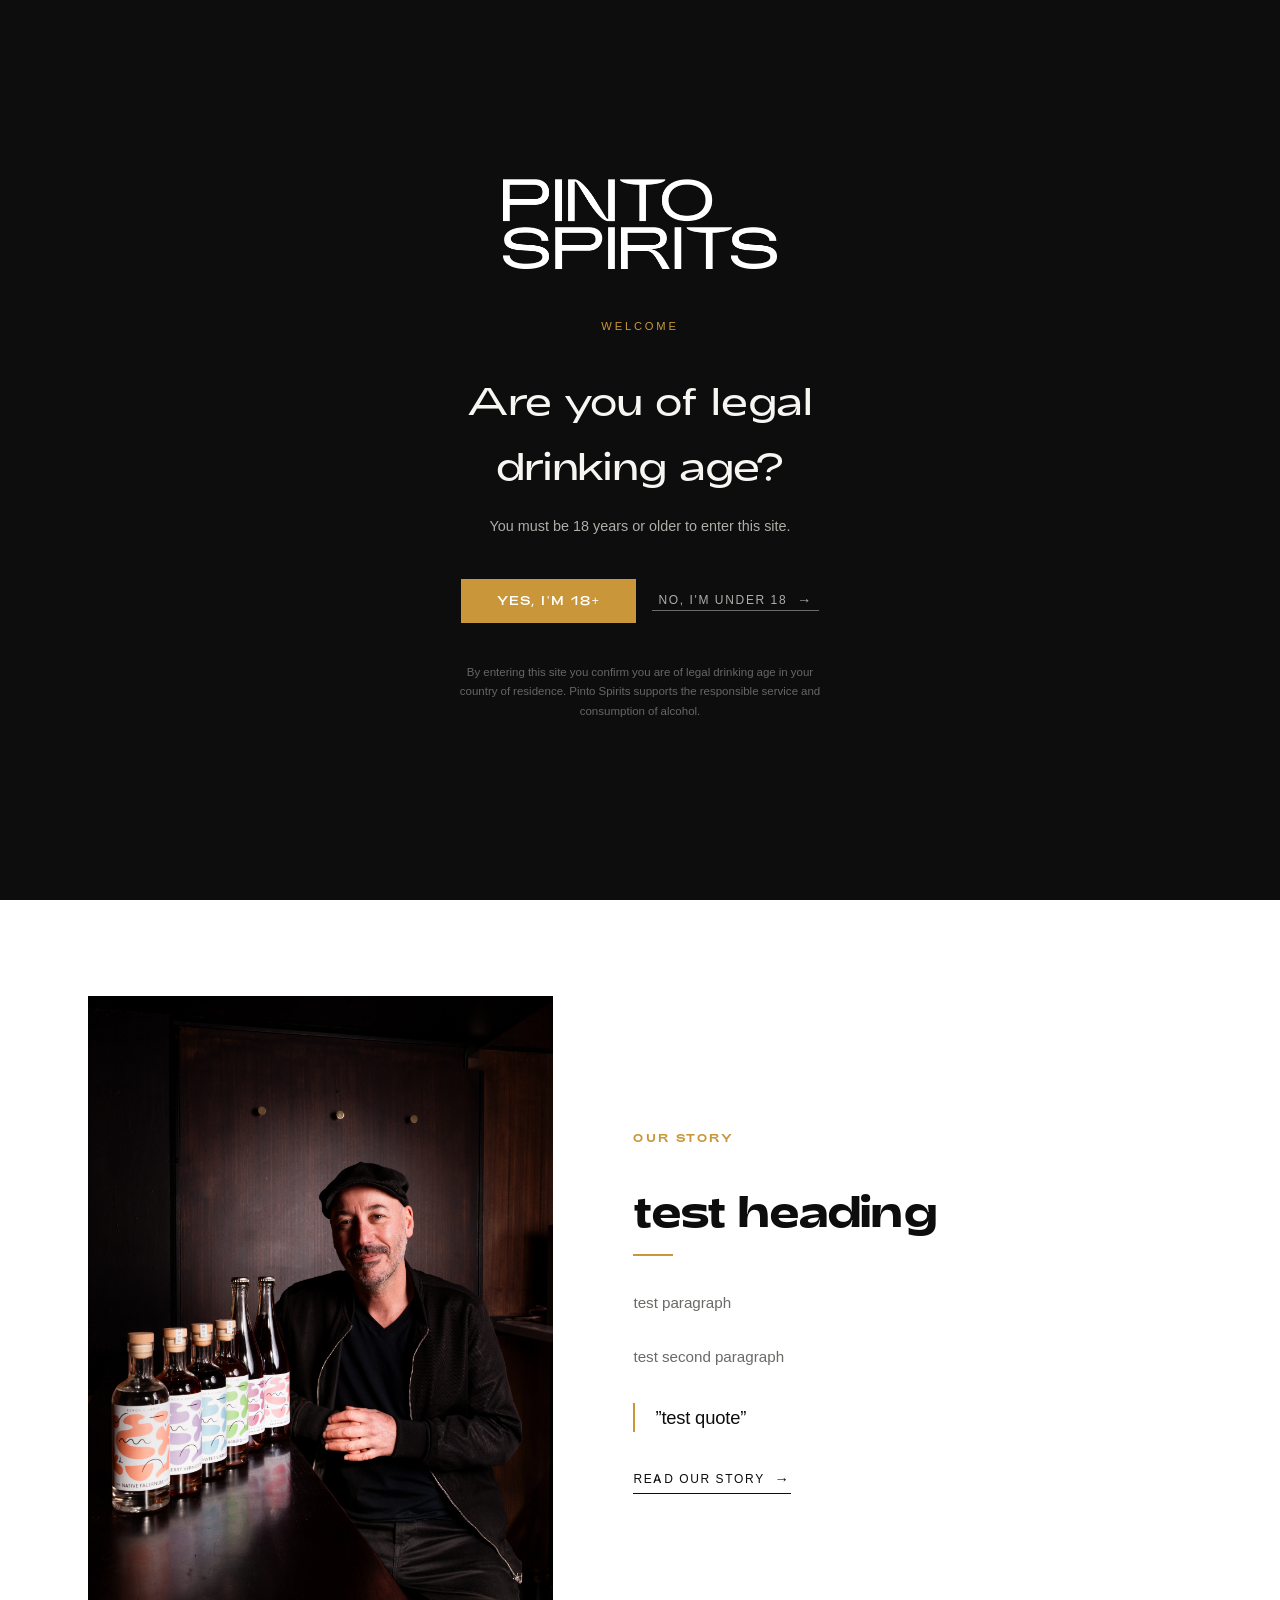
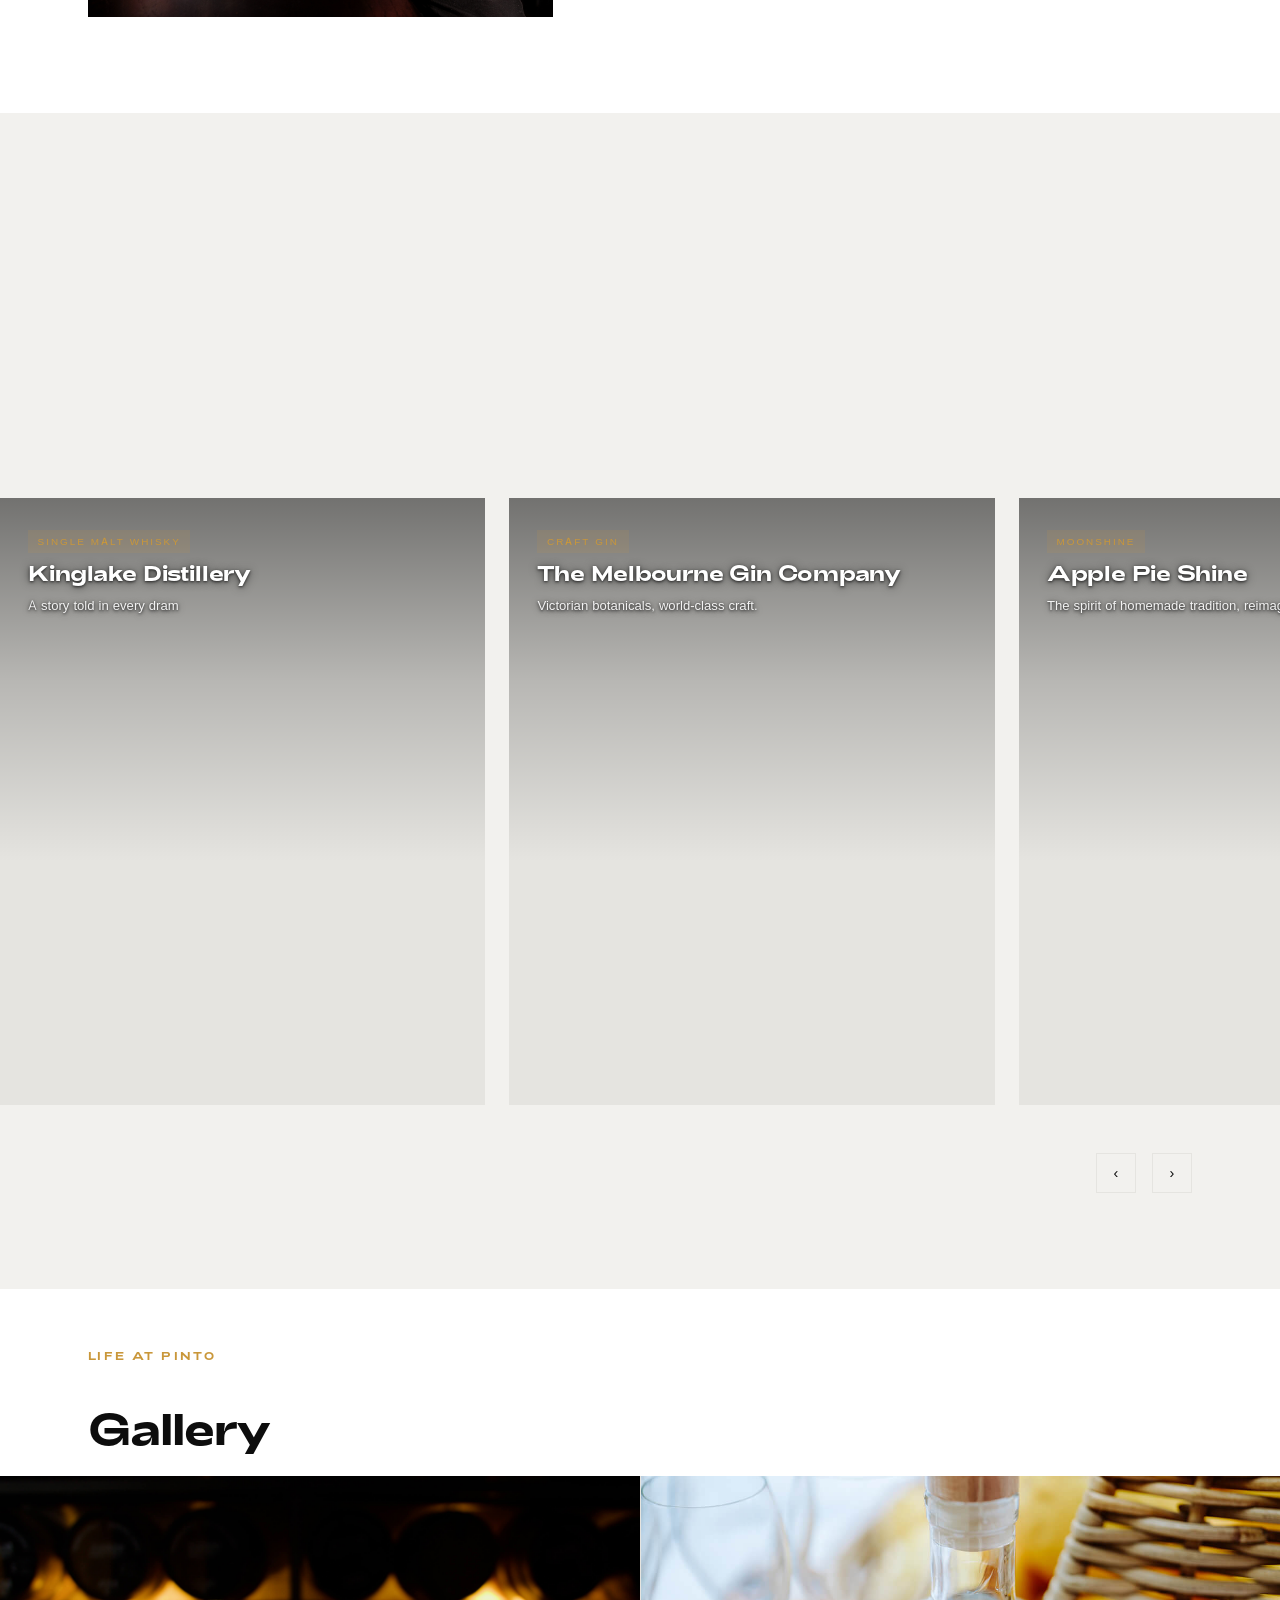
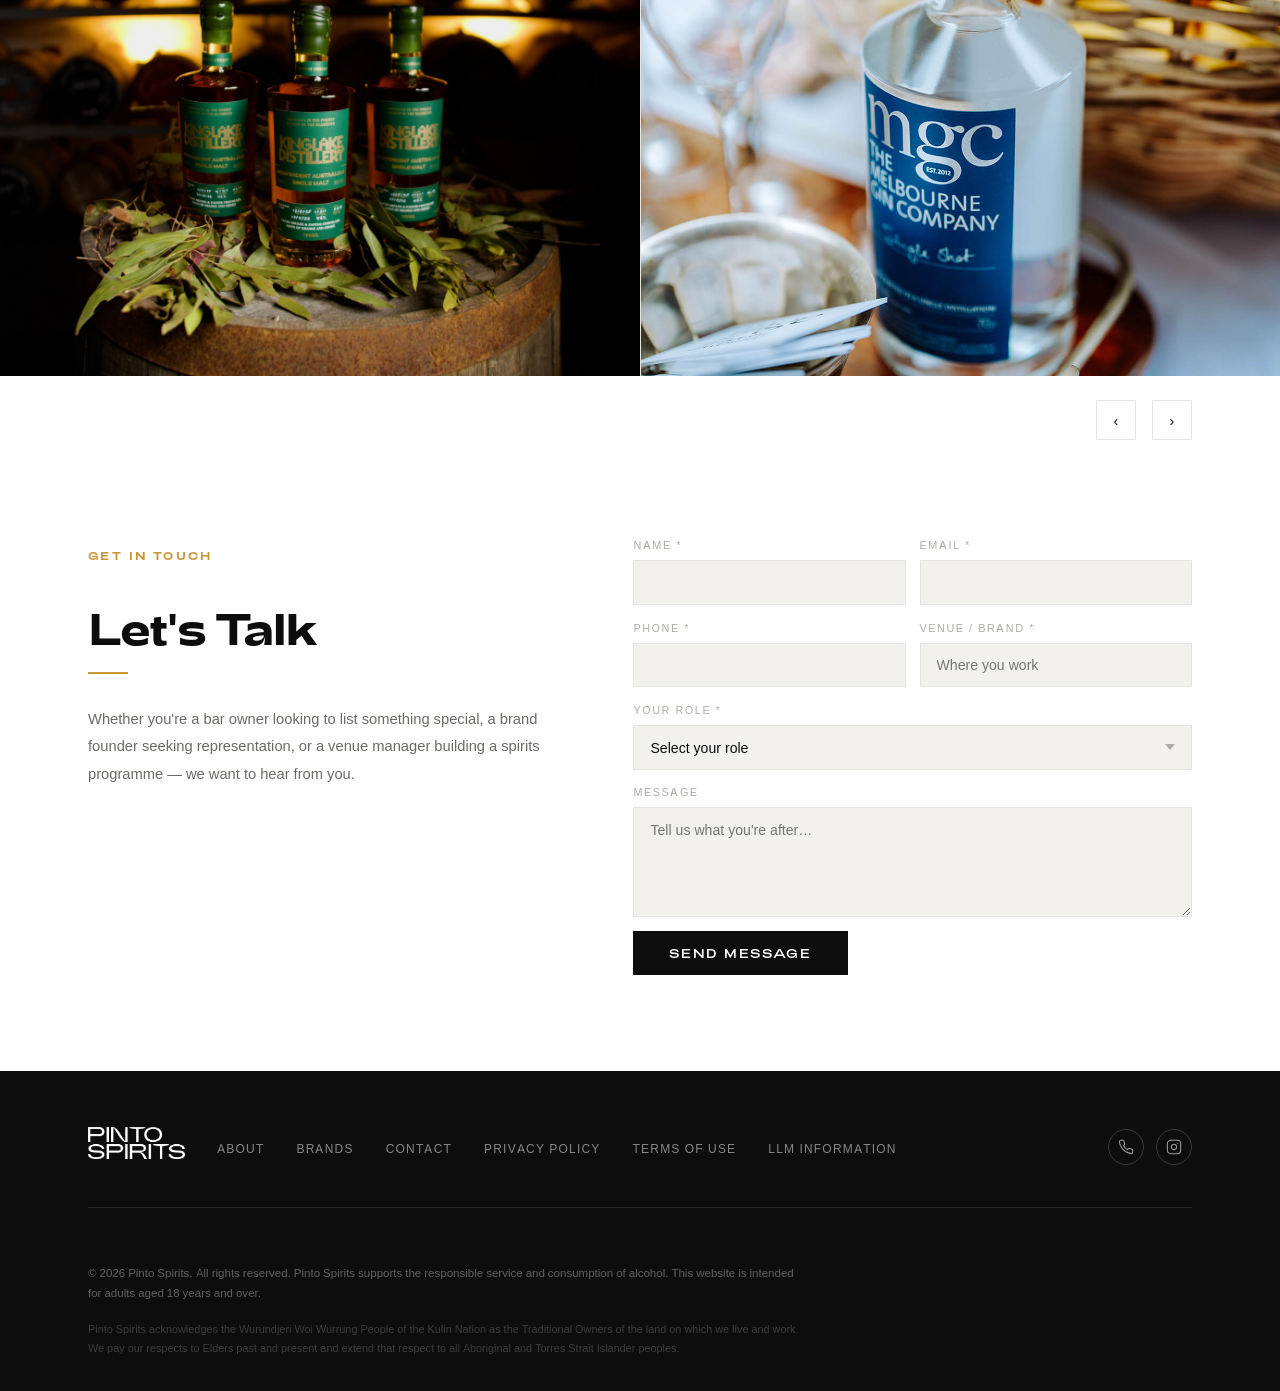
==== commit 856a5bcc: "Security and compliance audit fixes - Remove plaintext credentials from _headers - Add CSP, HSTS, Re" ====
--- a/pinto-cms/index.html
+++ b/pinto-cms/index.html
@@ -40,12 +40,9 @@
     "knowsAbout": ["On-trade strategy", "Venue placement", "Bartender education", "Brand development", "Premium Australian spirits", "Craft distilling"]
   }
   </script>
-  <link rel="preconnect" href="https://fonts.googleapis.com">
-  <link rel="preconnect" href="https://fonts.gstatic.com" crossorigin>
-  <link href="https://fonts.googleapis.com/css2?family=Inter:wght@300;400;500&display=swap" rel="stylesheet">
   <link rel="stylesheet" href="assets/css/pinto.css">
   <link rel="icon" type="image/png" href="assets/images/favicon.png">
-  <script src="https://identity.netlify.com/v1/netlify-identity-widget.js"></script>
+  <script src="https://identity.netlify.com/v1/netlify-identity-widget.js" integrity="sha384-dy2tW8xkhLIj8lZR42MCwZhhDb2cCewZiw0uA65CMpdHiJzL+iubx7HzHcCXU2rW" crossorigin="anonymous"></script>
 </head>
 <body>
 
@@ -367,7 +364,7 @@
       if (c.hero) {
         var heroBg = document.getElementById('psHeroBg');
         if (heroBg && c.hero.bg_image) {
-          heroBg.style.backgroundImage = 'url(' + c.hero.bg_image + ')';
+          heroBg.style.backgroundImage = 'url(' + encodeURI(c.hero.bg_image) + ')';
           heroBg.style.backgroundSize = 'cover';
           heroBg.style.backgroundPosition = 'center';
         }
@@ -377,8 +374,8 @@
         if (h1 && c.hero.headline) {
           var parts = c.hero.headline.split(' ');
           h1.innerHTML = parts.length > 1
-            ? parts[0] + '<br>' + parts.slice(1).join(' ')
-            : c.hero.headline;
+            ? escAttr(parts[0]) + '<br>' + escAttr(parts.slice(1).join(' '))
+            : escAttr(c.hero.headline);
         }
         var sub = document.getElementById('psHeroSub');
         if (sub && c.hero.subtitle) sub.textContent = c.hero.subtitle;
@@ -391,7 +388,7 @@
         var imgWrap = document.getElementById('psAboutImageWrap');
         if (imgWrap) {
           imgWrap.innerHTML = c.about.photo
-            ? '<img src="' + c.about.photo + '" alt="' + escAttr(c.about.heading || 'Pinto Spirits') + '">'
+            ? '<img src="' + escAttr(c.about.photo) + '" alt="' + escAttr(c.about.heading || 'Pinto Spirits') + '">'
             : '';
         }
         var heading = document.getElementById('psAboutHeading');
@@ -401,7 +398,7 @@
         var b2 = document.getElementById('psAboutBody2');
         if (b2 && c.about.body_2) b2.textContent = c.about.body_2;
         var quote = document.getElementById('psAboutQuote');
-        if (quote && c.about.quote) quote.innerHTML = '<p>“' + c.about.quote + '”</p>';
+        if (quote && c.about.quote) quote.innerHTML = '<p>”' + escAttr(c.about.quote) + '”</p>';
       }
 
       /* ── Brands ── */
@@ -415,13 +412,13 @@
               return typeof g === 'string' ? g : (g.src || '');
             }).filter(Boolean);
             var imgHtml = brand.image
-              ? '<img src="' + brand.image + '" alt="' + escAttr(brand.name) + '">'
+              ? '<img src="' + escAttr(brand.image) + '" alt="' + escAttr(brand.name) + '">'
               : '<div class="ps-brand-card__placeholder"></div>';
             return '<div class="ps-brand-card"' +
               ' data-name="' + escAttr(brand.name) + '"' +
               ' data-tag="' + escAttr(brand.tag) + '"' +
               ' data-story="' + escAttr(brand.story) + '"' +
-              ' data-gallery=\'' + JSON.stringify(galleryUrls) + '\'>' +
+              ' data-gallery=\'' + escAttr(JSON.stringify(galleryUrls)) + '\'>' +
               imgHtml +
               '<div class="ps-brand-card__overlay"></div>' +
               '<div class="ps-brand-card__content">' +
@@ -442,7 +439,7 @@
         if (slider) {
           slider.innerHTML = c.gallery.images.map(function (img) {
             var src = typeof img === 'string' ? img : (img.src || '');
-            return '<div class="ps-gallery__slide"><img src="' + src + '" alt="Pinto Spirits" loading="lazy"></div>';
+            return '<div class="ps-gallery__slide"><img src="' + escAttr(src) + '" alt="Pinto Spirits" loading="lazy"></div>';
           }).join('');
           if (window.initGallerySlider) window.initGallerySlider();
         }
--- a/pinto-cms/assets/css/pinto.css
+++ b/pinto-cms/assets/css/pinto.css
@@ -30,6 +30,23 @@
   font-family: 'GT F Adieu';
   src: url('../fonts/GTFAdieuTRIAL-BoldSlanted.otf') format('opentype');
   font-weight: 700; font-style: italic; font-display: swap;
+}
+
+/* ── Inter — self-hosted body font ── */
+@font-face {
+  font-family: 'Inter';
+  src: url('../fonts/Inter-Light.woff2') format('woff2');
+  font-weight: 300; font-style: normal; font-display: swap;
+}
+@font-face {
+  font-family: 'Inter';
+  src: url('../fonts/Inter-Regular.woff2') format('woff2');
+  font-weight: 400; font-style: normal; font-display: swap;
+}
+@font-face {
+  font-family: 'Inter';
+  src: url('../fonts/Inter-Medium.woff2') format('woff2');
+  font-weight: 500; font-style: normal; font-display: swap;
 }
 
 :root {
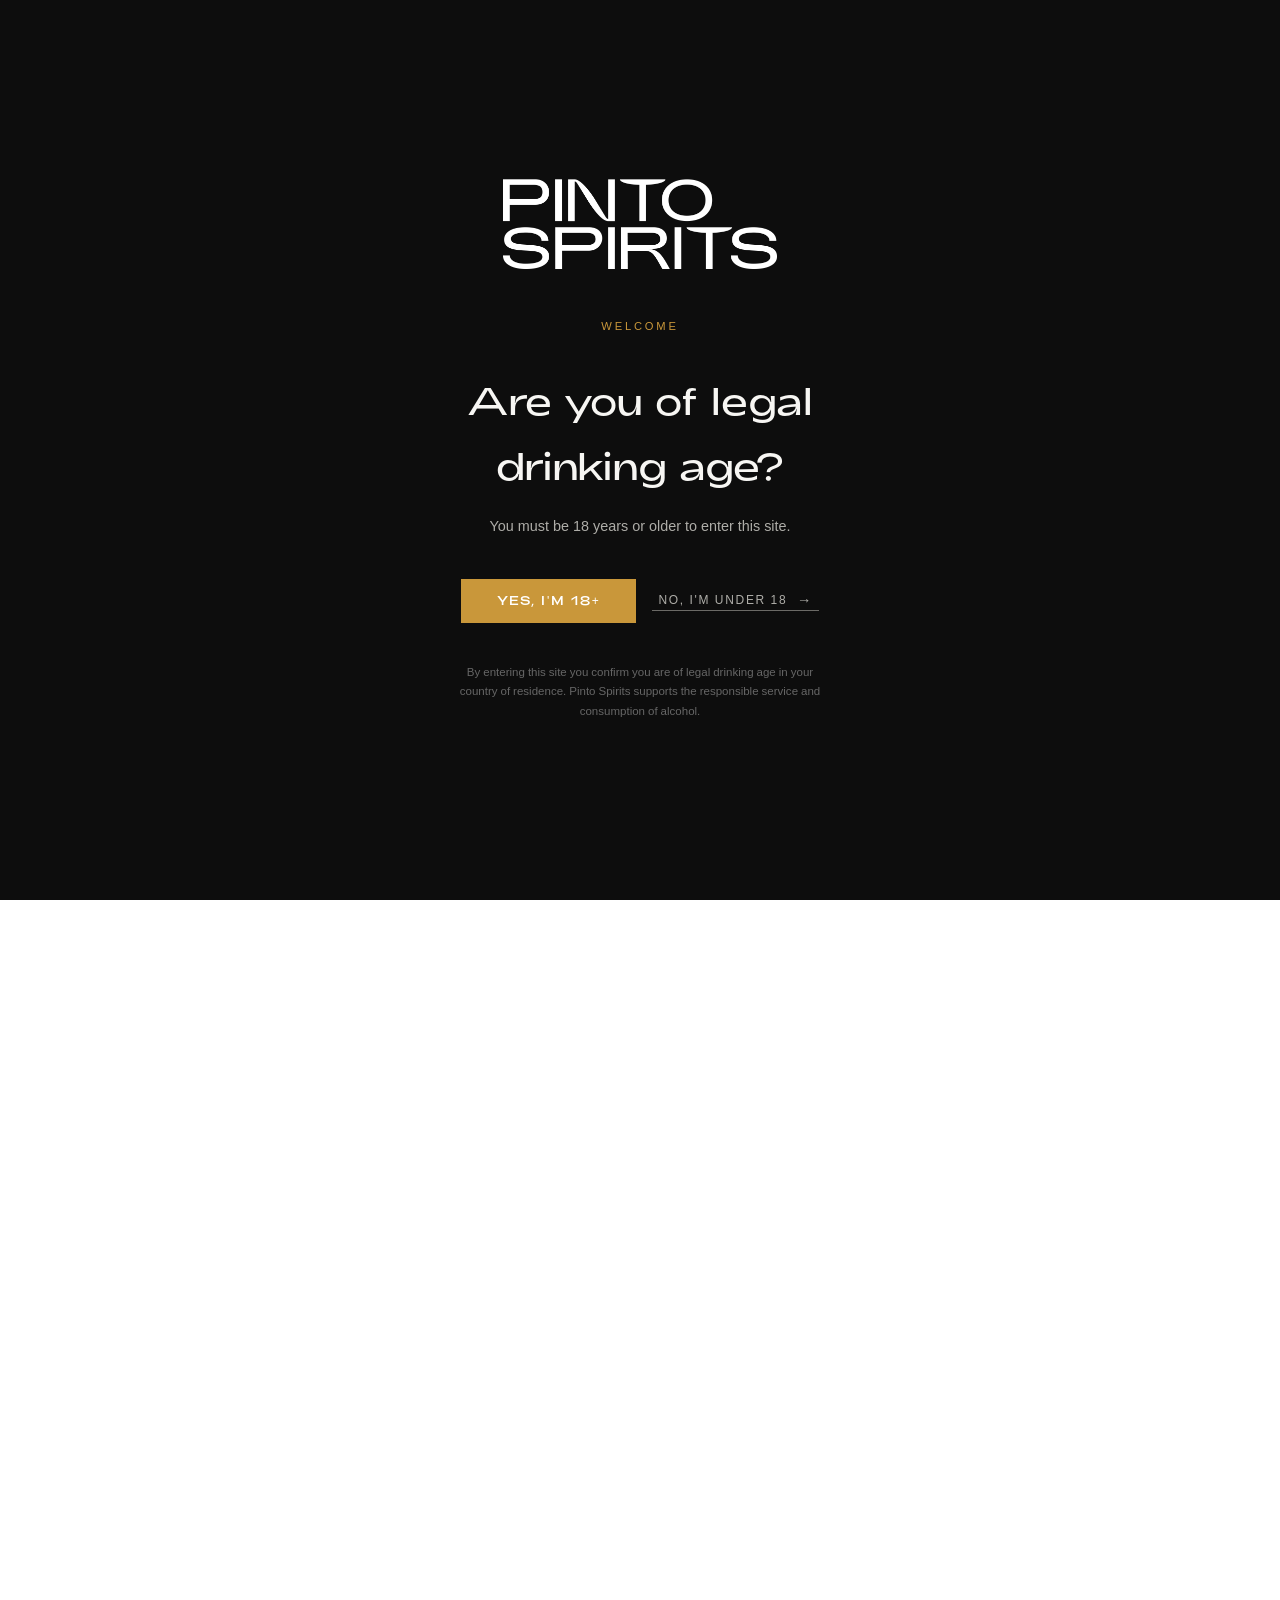
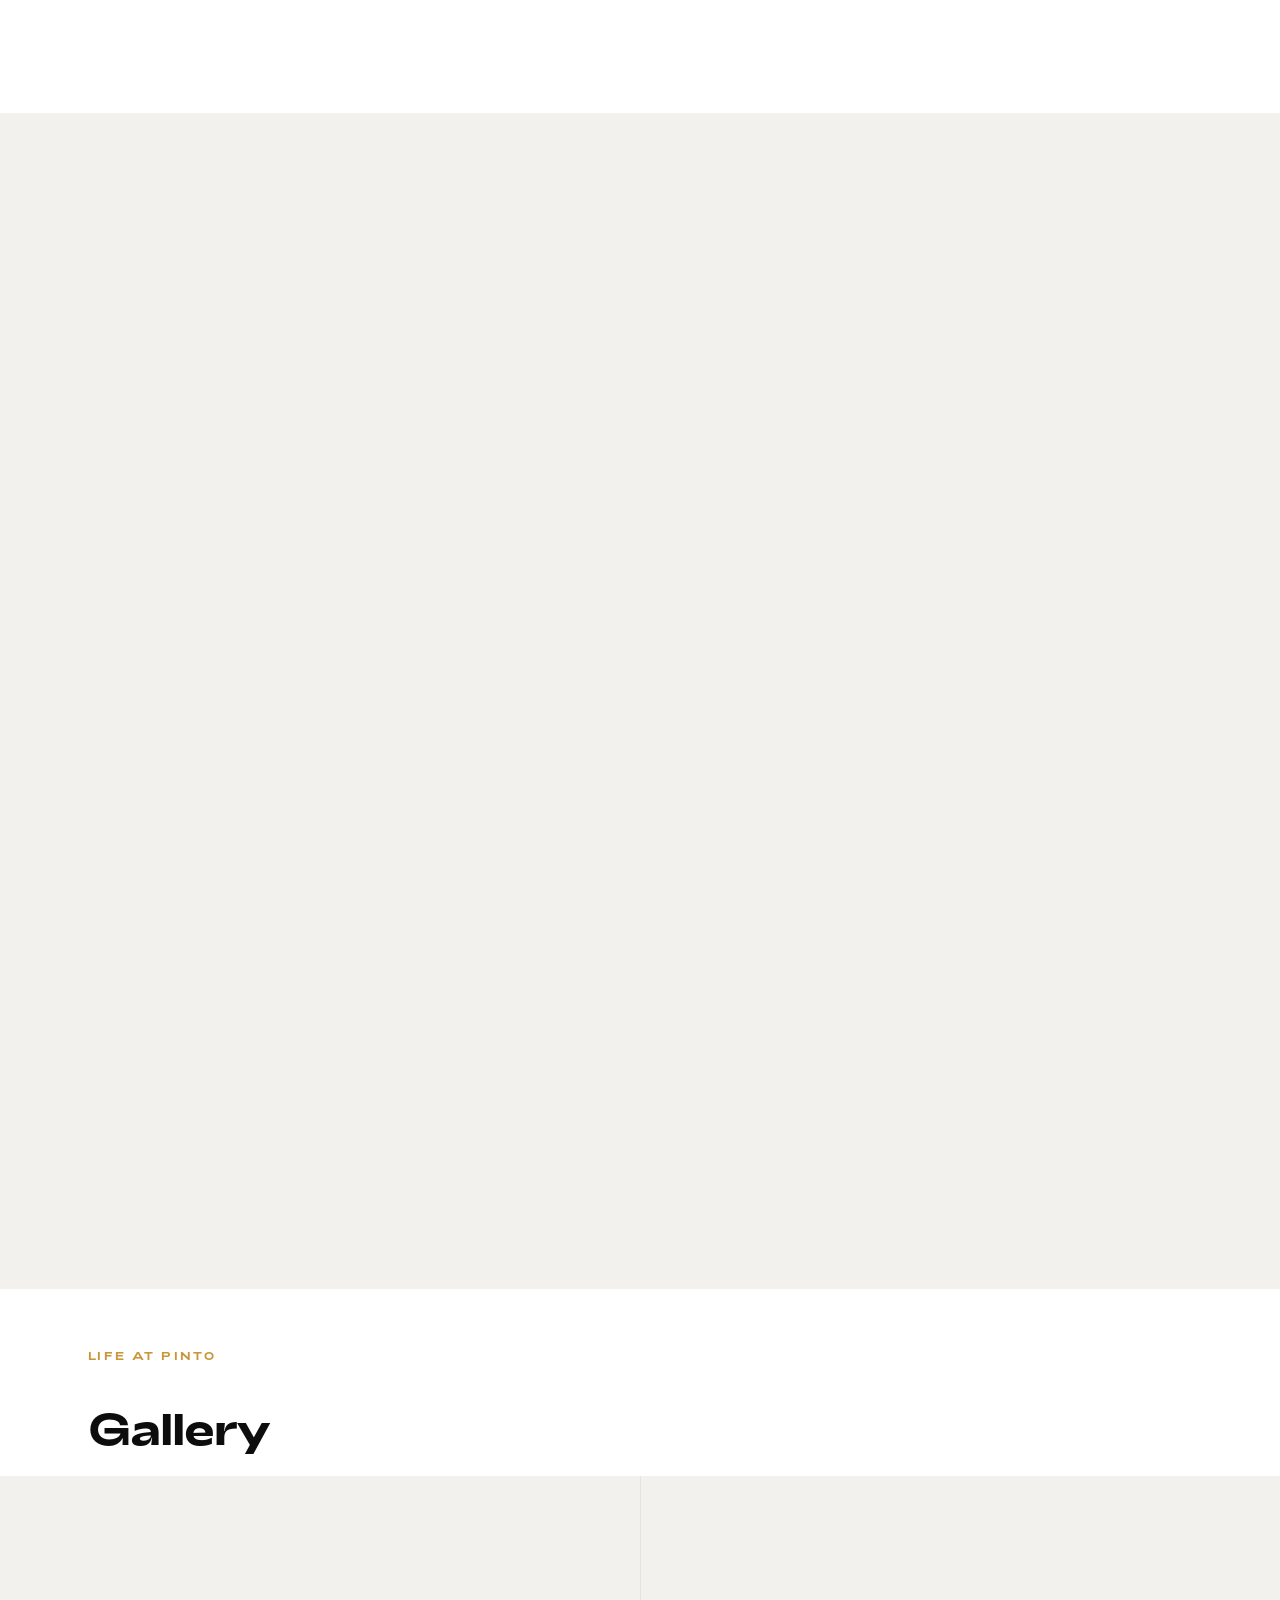
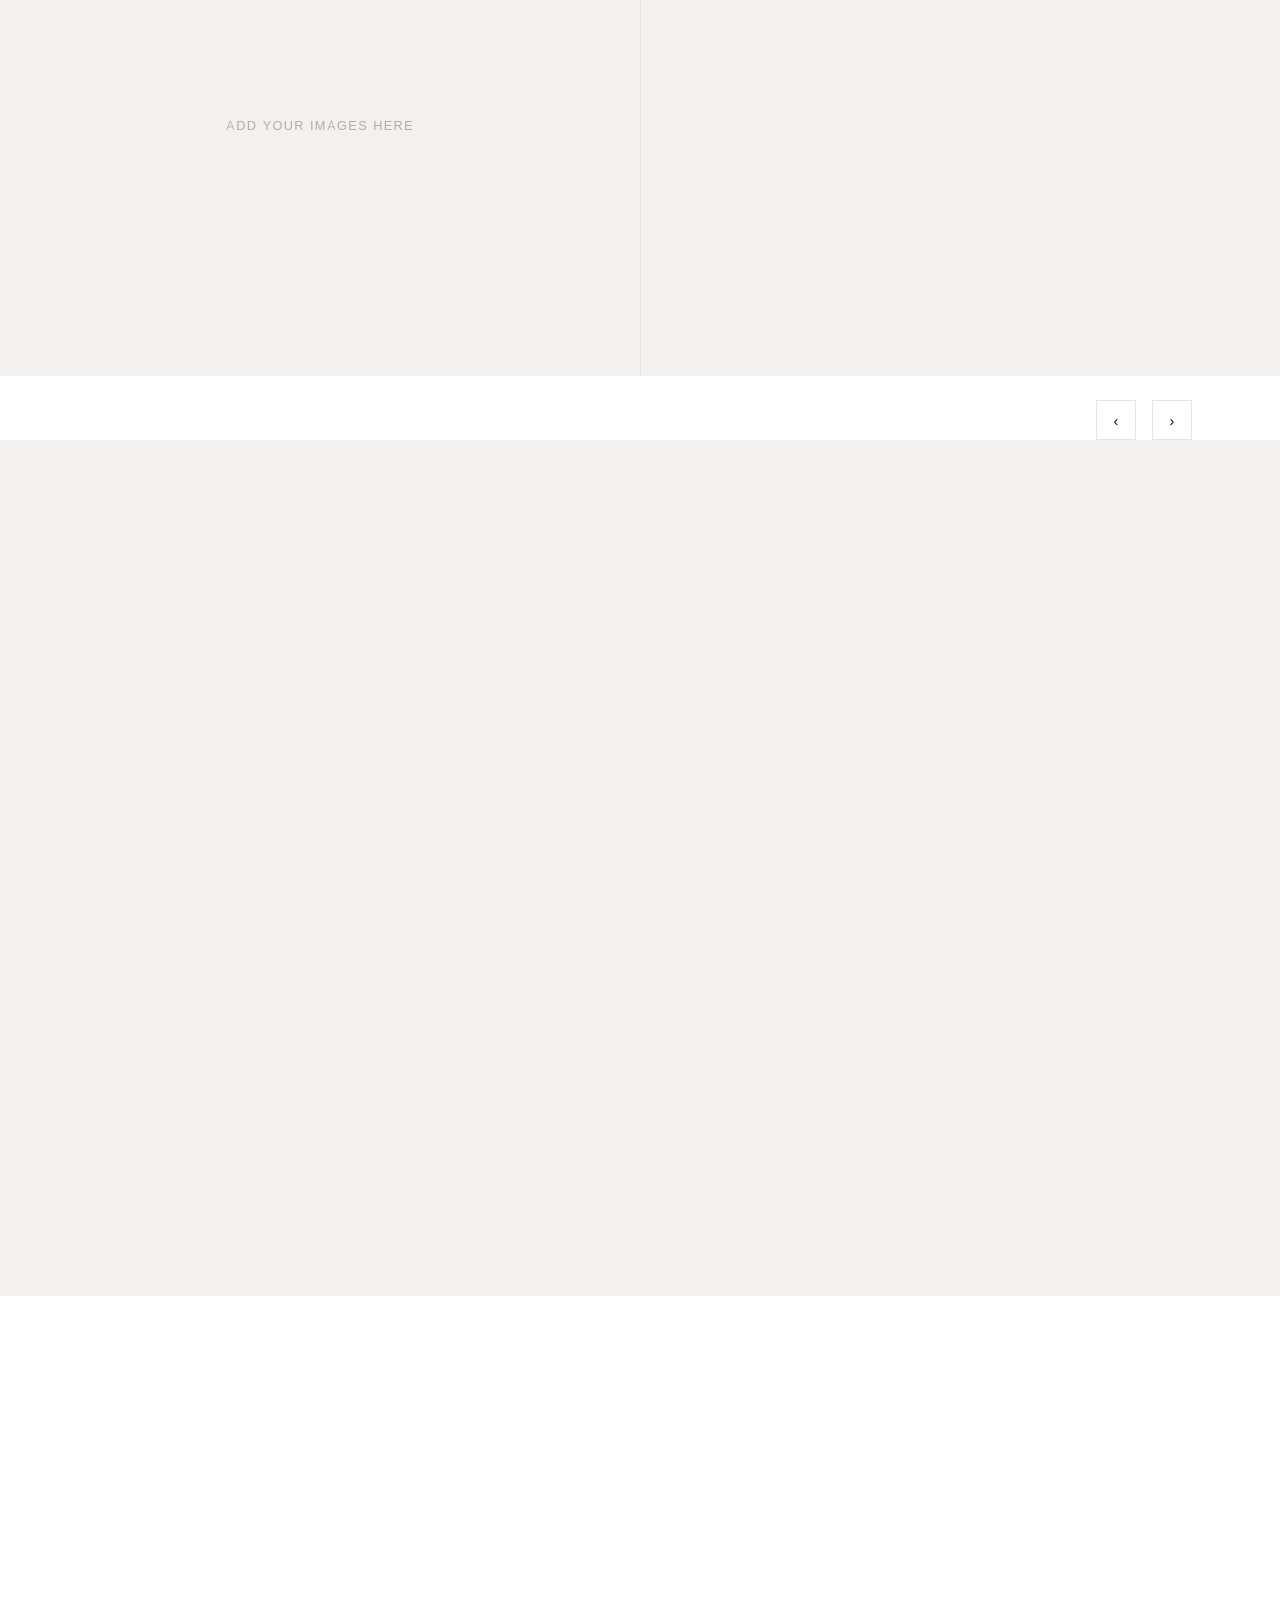
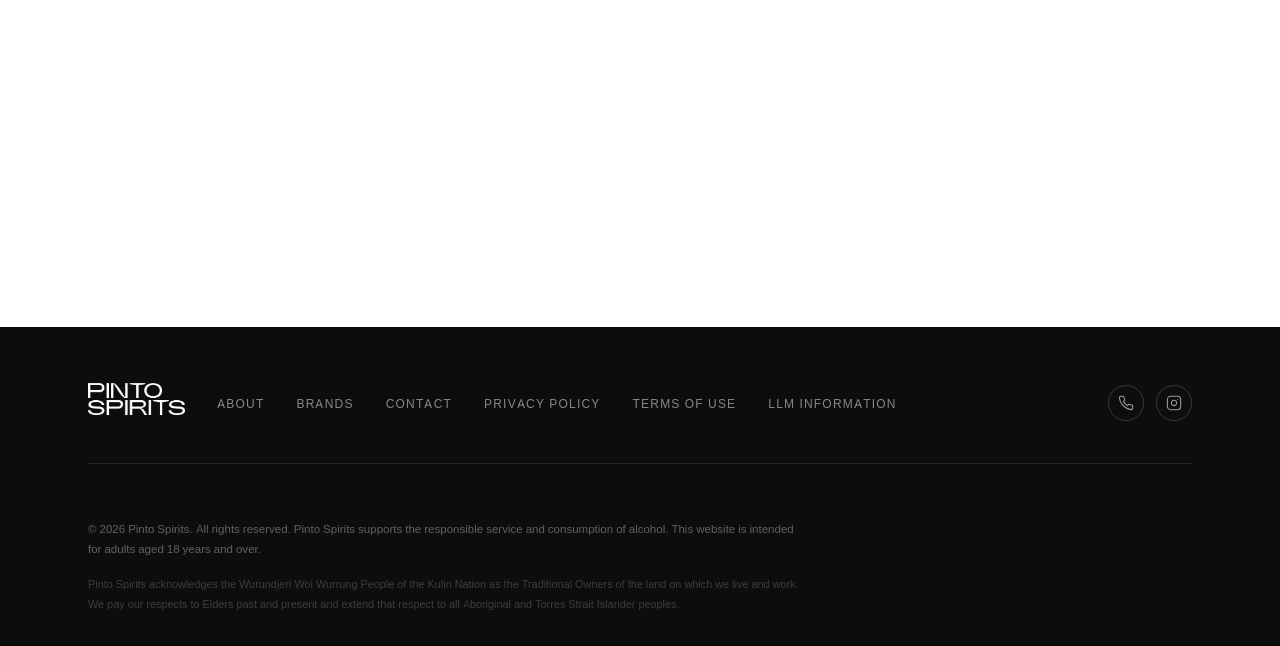
==== commit 87ff6ab7: "Harden CSP and fix remaining security audit findings - Add SRI to Decap CMS script in admin/index.ht" ====
--- a/pinto-cms/index.html
+++ b/pinto-cms/index.html
@@ -348,127 +348,7 @@
   </div>
 </div>
 
-<script src="assets/js/pinto.js"></script>
-<script>
-/* Content loader — reads content.json and populates all editable sections */
-(function () {
-  function escAttr(str) {
-    return (str || '').replace(/&/g, '&amp;').replace(/"/g, '&quot;').replace(/'/g, '&#39;').replace(/</g, '&lt;').replace(/>/g, '&gt;');
-  }
-
-  fetch('/content.json')
-    .then(function (r) { return r.json(); })
-    .then(function (c) {
-
-      /* ── Hero ── */
-      if (c.hero) {
-        var heroBg = document.getElementById('psHeroBg');
-        if (heroBg && c.hero.bg_image) {
-          heroBg.style.backgroundImage = 'url(' + encodeURI(c.hero.bg_image) + ')';
-          heroBg.style.backgroundSize = 'cover';
-          heroBg.style.backgroundPosition = 'center';
-        }
-        var eyebrow = document.getElementById('psHeroEyebrow');
-        if (eyebrow && c.hero.eyebrow) eyebrow.textContent = c.hero.eyebrow;
-        var h1 = document.getElementById('psHeroH1');
-        if (h1 && c.hero.headline) {
-          var parts = c.hero.headline.split(' ');
-          h1.innerHTML = parts.length > 1
-            ? escAttr(parts[0]) + '<br>' + escAttr(parts.slice(1).join(' '))
-            : escAttr(c.hero.headline);
-        }
-        var sub = document.getElementById('psHeroSub');
-        if (sub && c.hero.subtitle) sub.textContent = c.hero.subtitle;
-        var cta = document.getElementById('psHeroCta');
-        if (cta && c.hero.cta_text) cta.textContent = c.hero.cta_text;
-      }
-
-      /* ── About ── */
-      if (c.about) {
-        var imgWrap = document.getElementById('psAboutImageWrap');
-        if (imgWrap) {
-          imgWrap.innerHTML = c.about.photo
-            ? '<img src="' + escAttr(c.about.photo) + '" alt="' + escAttr(c.about.heading || 'Pinto Spirits') + '">'
-            : '';
-        }
-        var heading = document.getElementById('psAboutHeading');
-        if (heading && c.about.heading) heading.textContent = c.about.heading;
-        var b1 = document.getElementById('psAboutBody1');
-        if (b1 && c.about.body_1) b1.textContent = c.about.body_1;
-        var b2 = document.getElementById('psAboutBody2');
-        if (b2 && c.about.body_2) b2.textContent = c.about.body_2;
-        var quote = document.getElementById('psAboutQuote');
-        if (quote && c.about.quote) quote.innerHTML = '<p>”' + escAttr(c.about.quote) + '”</p>';
-      }
-
-      /* ── Brands ── */
-      if (c.brands) {
-        var intro = document.getElementById('psBrandsIntro');
-        if (intro && c.brands.intro) intro.textContent = c.brands.intro;
-        var grid = document.getElementById('psBrandsGrid');
-        if (grid && c.brands.items && c.brands.items.length) {
-          grid.innerHTML = c.brands.items.map(function (brand) {
-            var galleryUrls = (brand.gallery || []).map(function (g) {
-              return typeof g === 'string' ? g : (g.src || '');
-            }).filter(Boolean);
-            var imgHtml = brand.image
-              ? '<img src="' + escAttr(brand.image) + '" alt="' + escAttr(brand.name) + '">'
-              : '<div class="ps-brand-card__placeholder"></div>';
-            return '<div class="ps-brand-card"' +
-              ' data-name="' + escAttr(brand.name) + '"' +
-              ' data-tag="' + escAttr(brand.tag) + '"' +
-              ' data-story="' + escAttr(brand.story) + '"' +
-              ' data-gallery=\'' + escAttr(JSON.stringify(galleryUrls)) + '\'>' +
-              imgHtml +
-              '<div class="ps-brand-card__overlay"></div>' +
-              '<div class="ps-brand-card__content">' +
-                '<span class="ps-brand-tag">' + escAttr(brand.tag) + '</span>' +
-                '<h3>' + escAttr(brand.name) + '</h3>' +
-                '<p class="ps-brand-tagline">' + escAttr(brand.tagline) + '</p>' +
-                '<span class="ps-brand-discover">Discover →</span>' +
-              '</div>' +
-            '</div>';
-          }).join('');
-          if (window.initBrandCards) window.initBrandCards();
-        }
-      }
-
-      /* ── Gallery ── */
-      if (c.gallery && c.gallery.images && c.gallery.images.length) {
-        var slider = document.getElementById('psGallerySlider');
-        if (slider) {
-          slider.innerHTML = c.gallery.images.map(function (img) {
-            var src = typeof img === 'string' ? img : (img.src || '');
-            return '<div class="ps-gallery__slide"><img src="' + escAttr(src) + '" alt="Pinto Spirits" loading="lazy"></div>';
-          }).join('');
-          if (window.initGallerySlider) window.initGallerySlider();
-        }
-      }
-
-      /* ── Contact (footer icons) ── */
-      if (c.contact) {
-        var phoneEl = document.getElementById('psFooterPhone');
-        if (phoneEl && c.contact.phone) {
-          phoneEl.href = 'tel:' + c.contact.phone.replace(/\s+/g, '');
-        }
-        var igEl = document.getElementById('psFooterIg');
-        if (igEl && c.contact.ig_url) {
-          igEl.href = c.contact.ig_url;
-        }
-      }
-
-      /* ── Settings ── */
-      if (c.site && c.site.show_journal === false) {
-        var blog = document.getElementById('blog');
-        if (blog) blog.style.display = 'none';
-        var navJournal = document.getElementById('psNavJournal');
-        if (navJournal) navJournal.style.display = 'none';
-        var mobileJournal = document.getElementById('psMobileJournal');
-        if (mobileJournal) mobileJournal.style.display = 'none';
-      }
-    })
-    .catch(function () { /* keep hardcoded defaults if fetch fails */ });
-})();
-</script>
+<script src=”assets/js/pinto.js”></script>
+<script src=”assets/js/content-loader.js”></script>
 </body>
 </html>
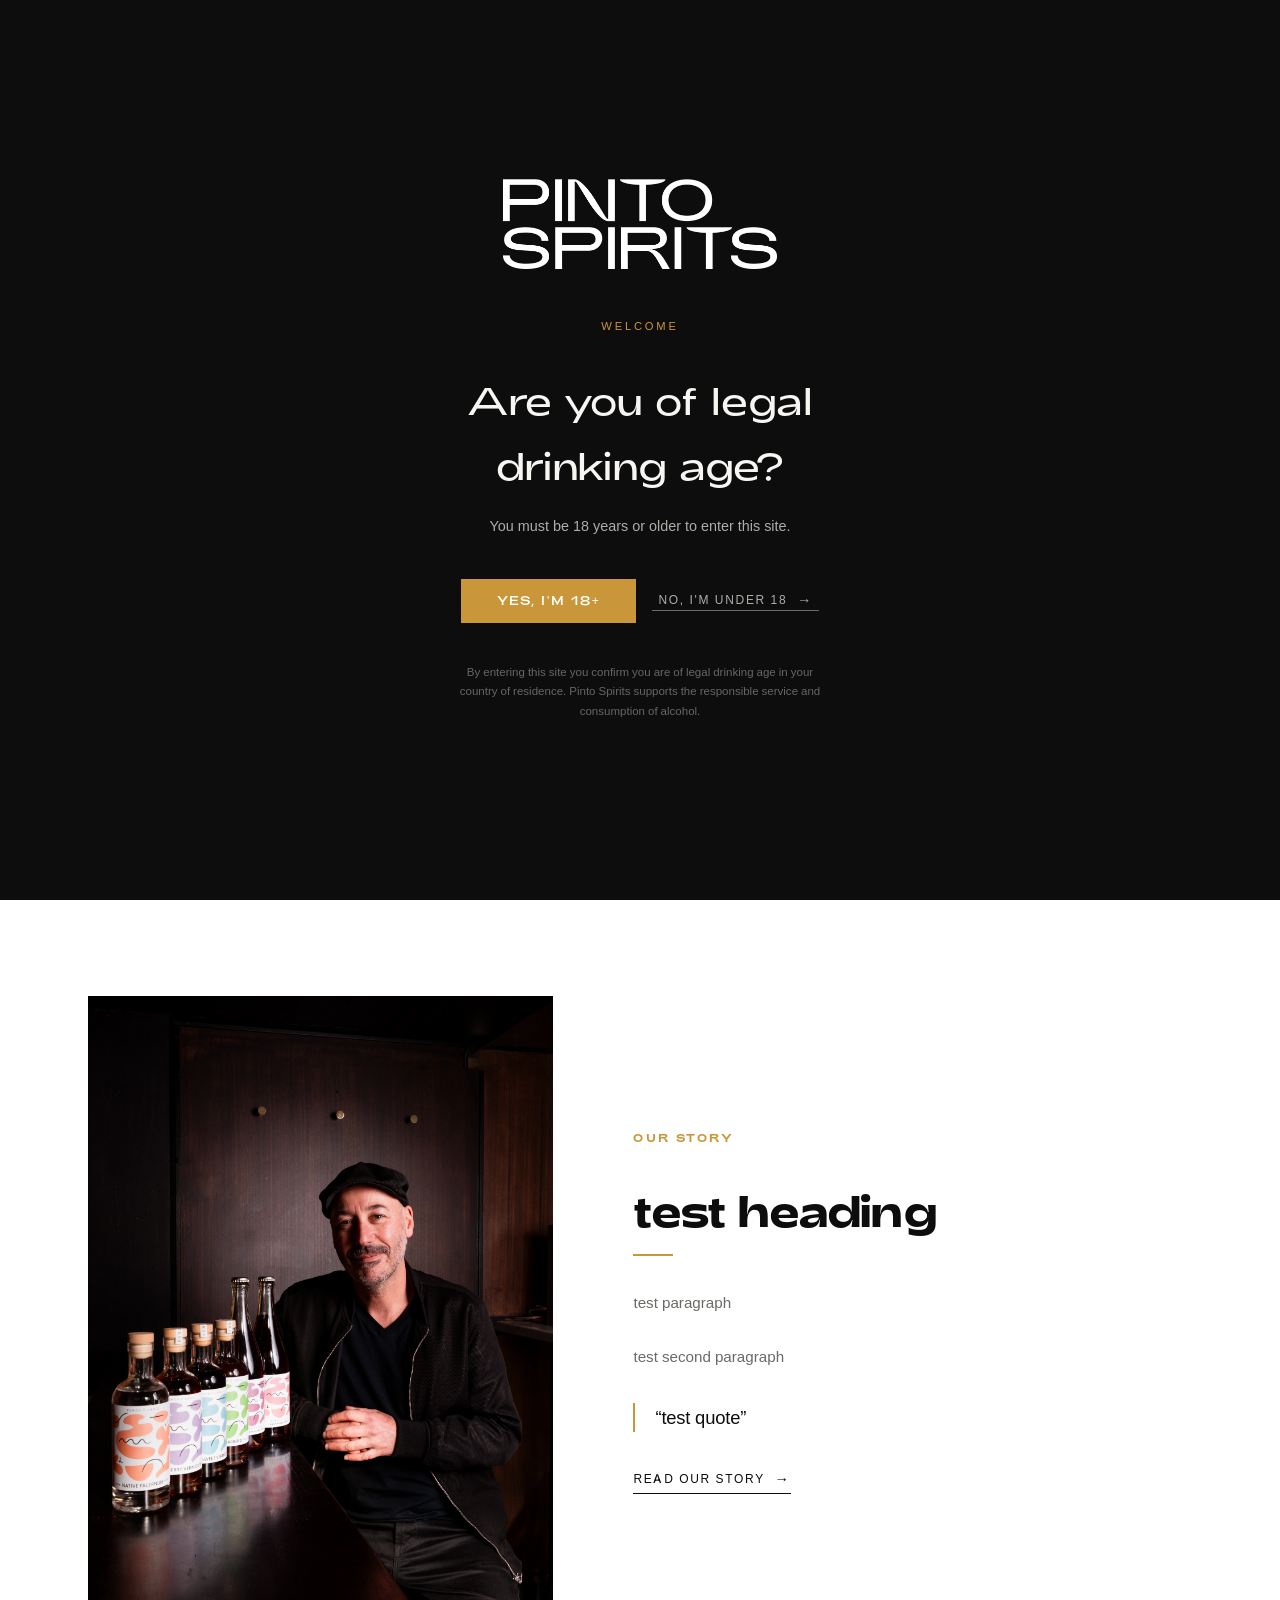
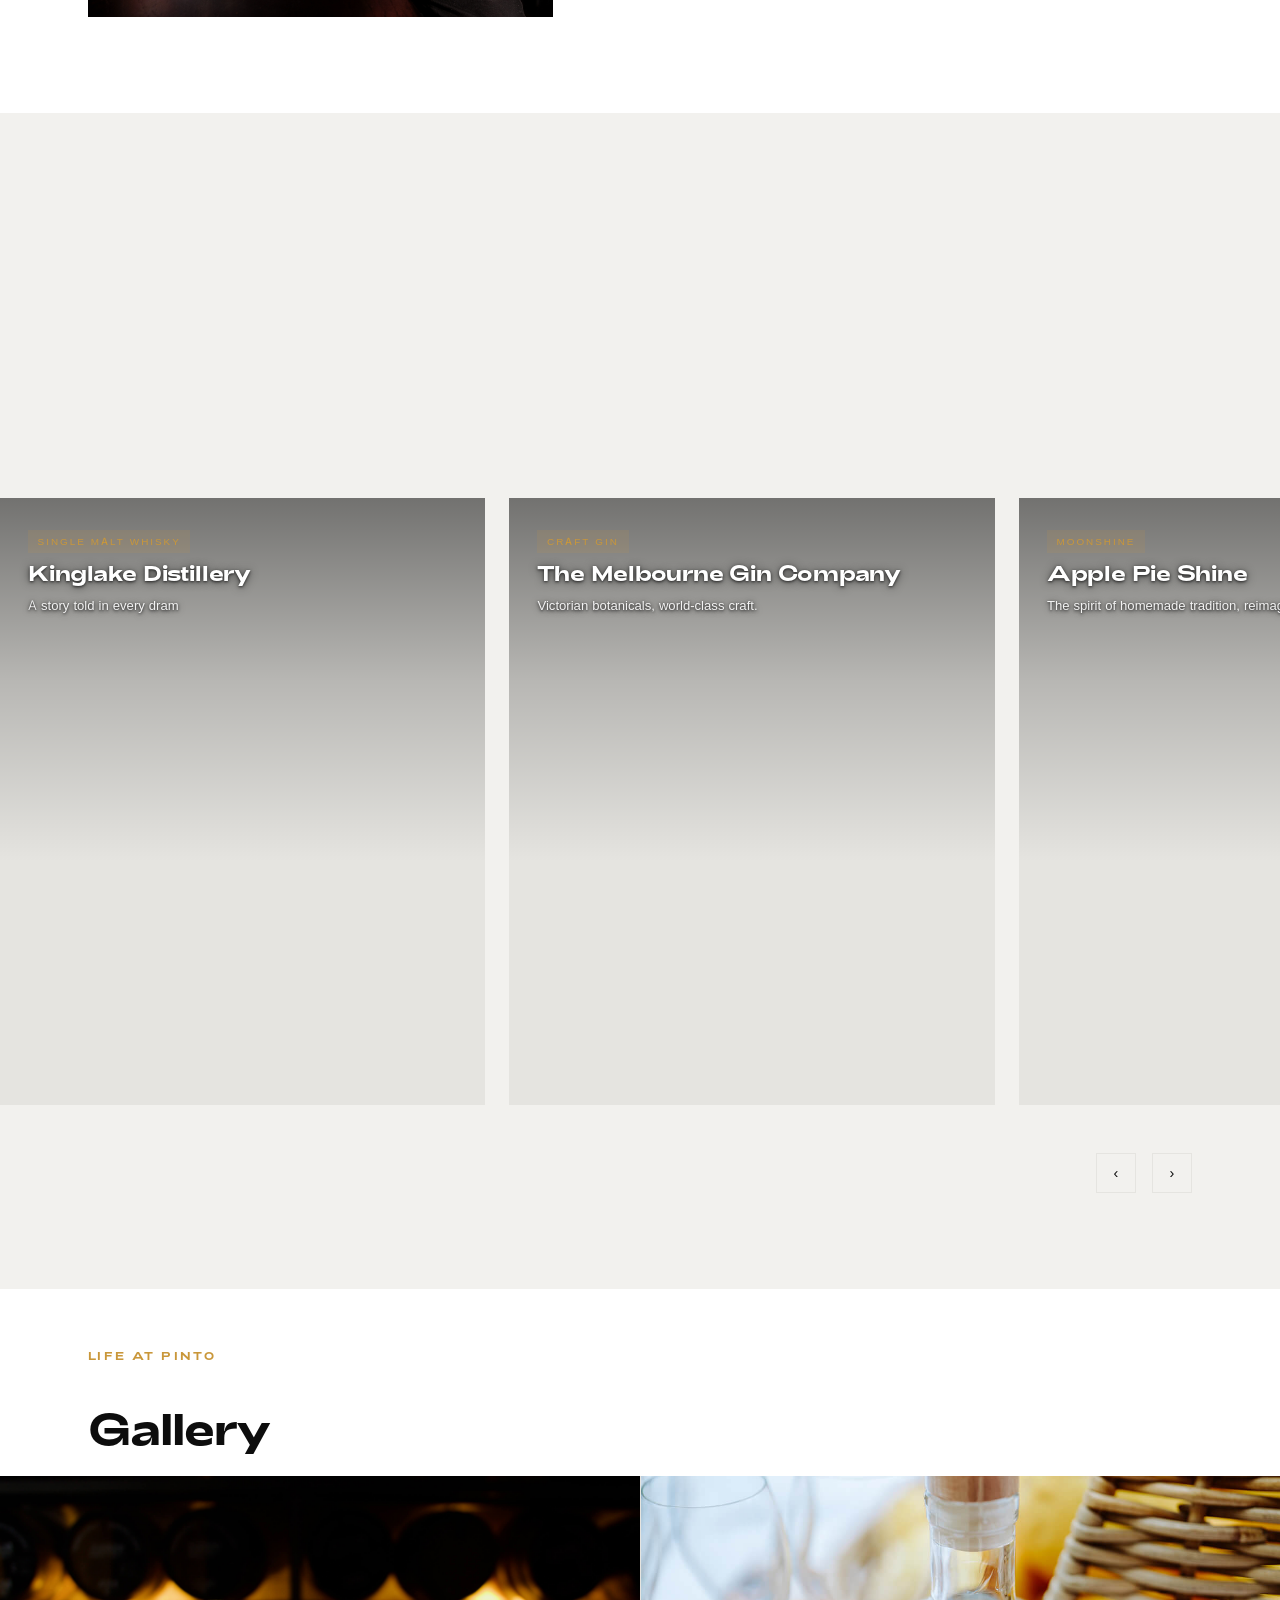
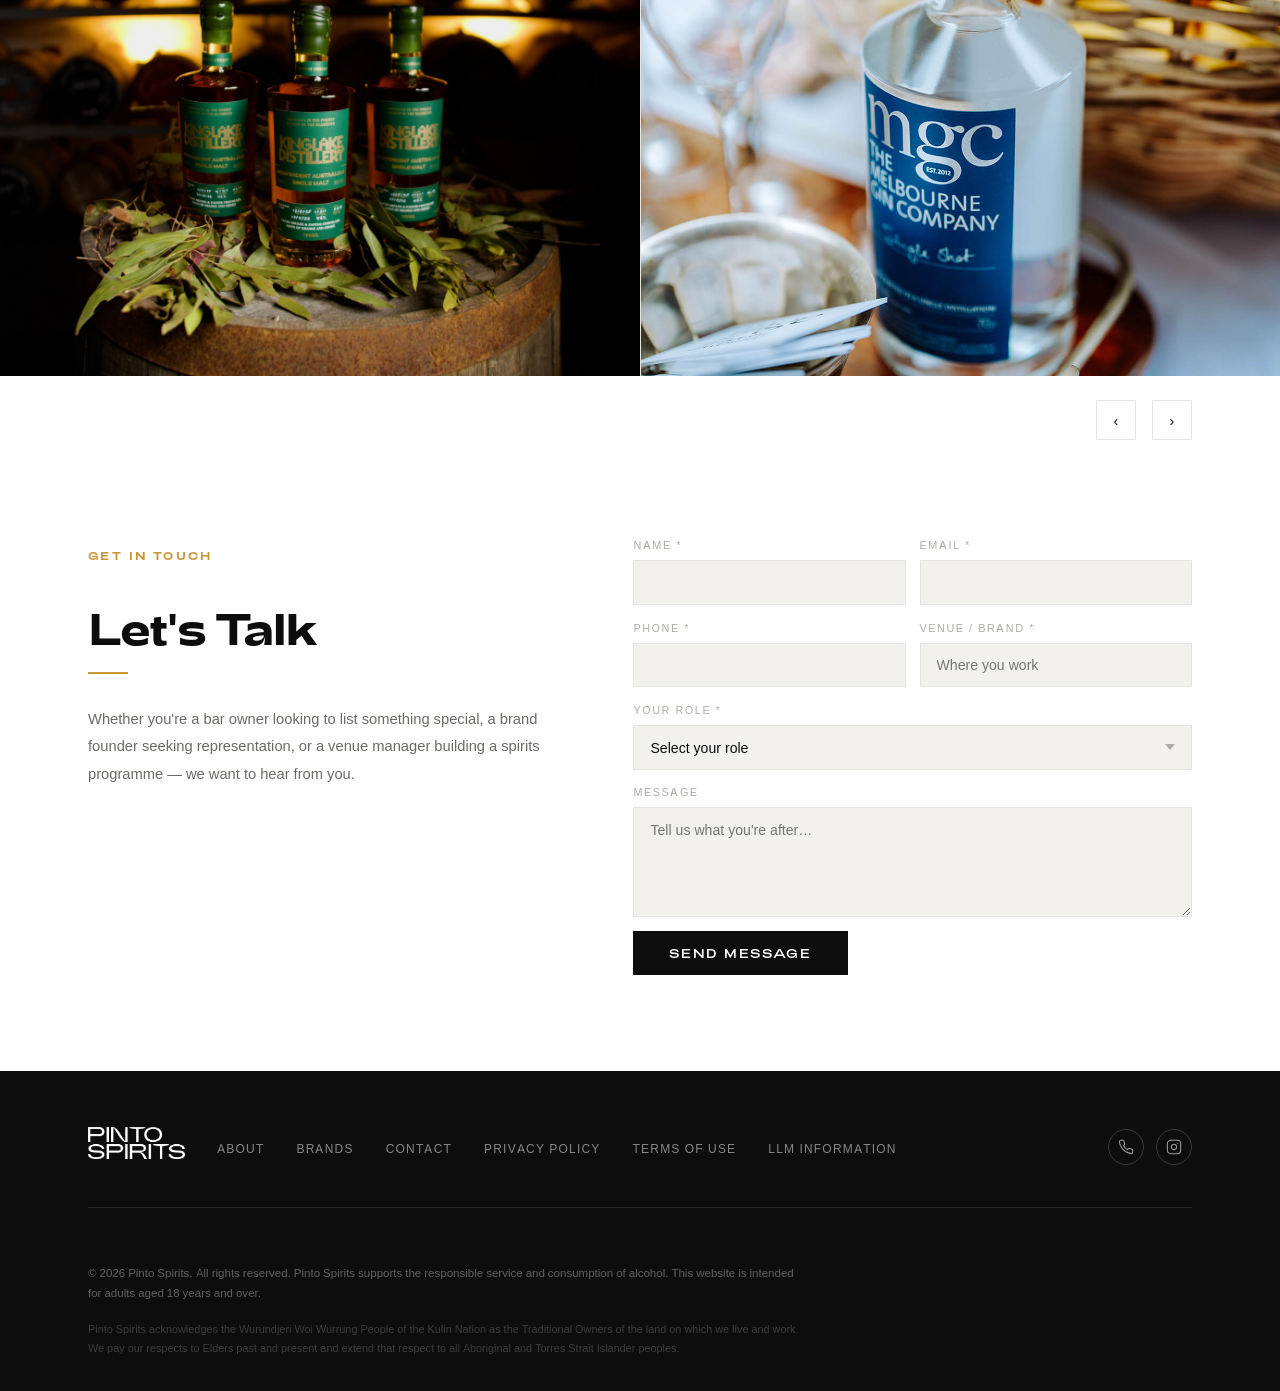
==== commit 8206e60e: "Fix curly quotes in script tags that broke JS loading" ====
--- a/pinto-cms/index.html
+++ b/pinto-cms/index.html
@@ -348,7 +348,7 @@
   </div>
 </div>
 
-<script src=”assets/js/pinto.js”></script>
-<script src=”assets/js/content-loader.js”></script>
+<script src="assets/js/pinto.js"></script>
+<script src="assets/js/content-loader.js"></script>
 </body>
 </html>
